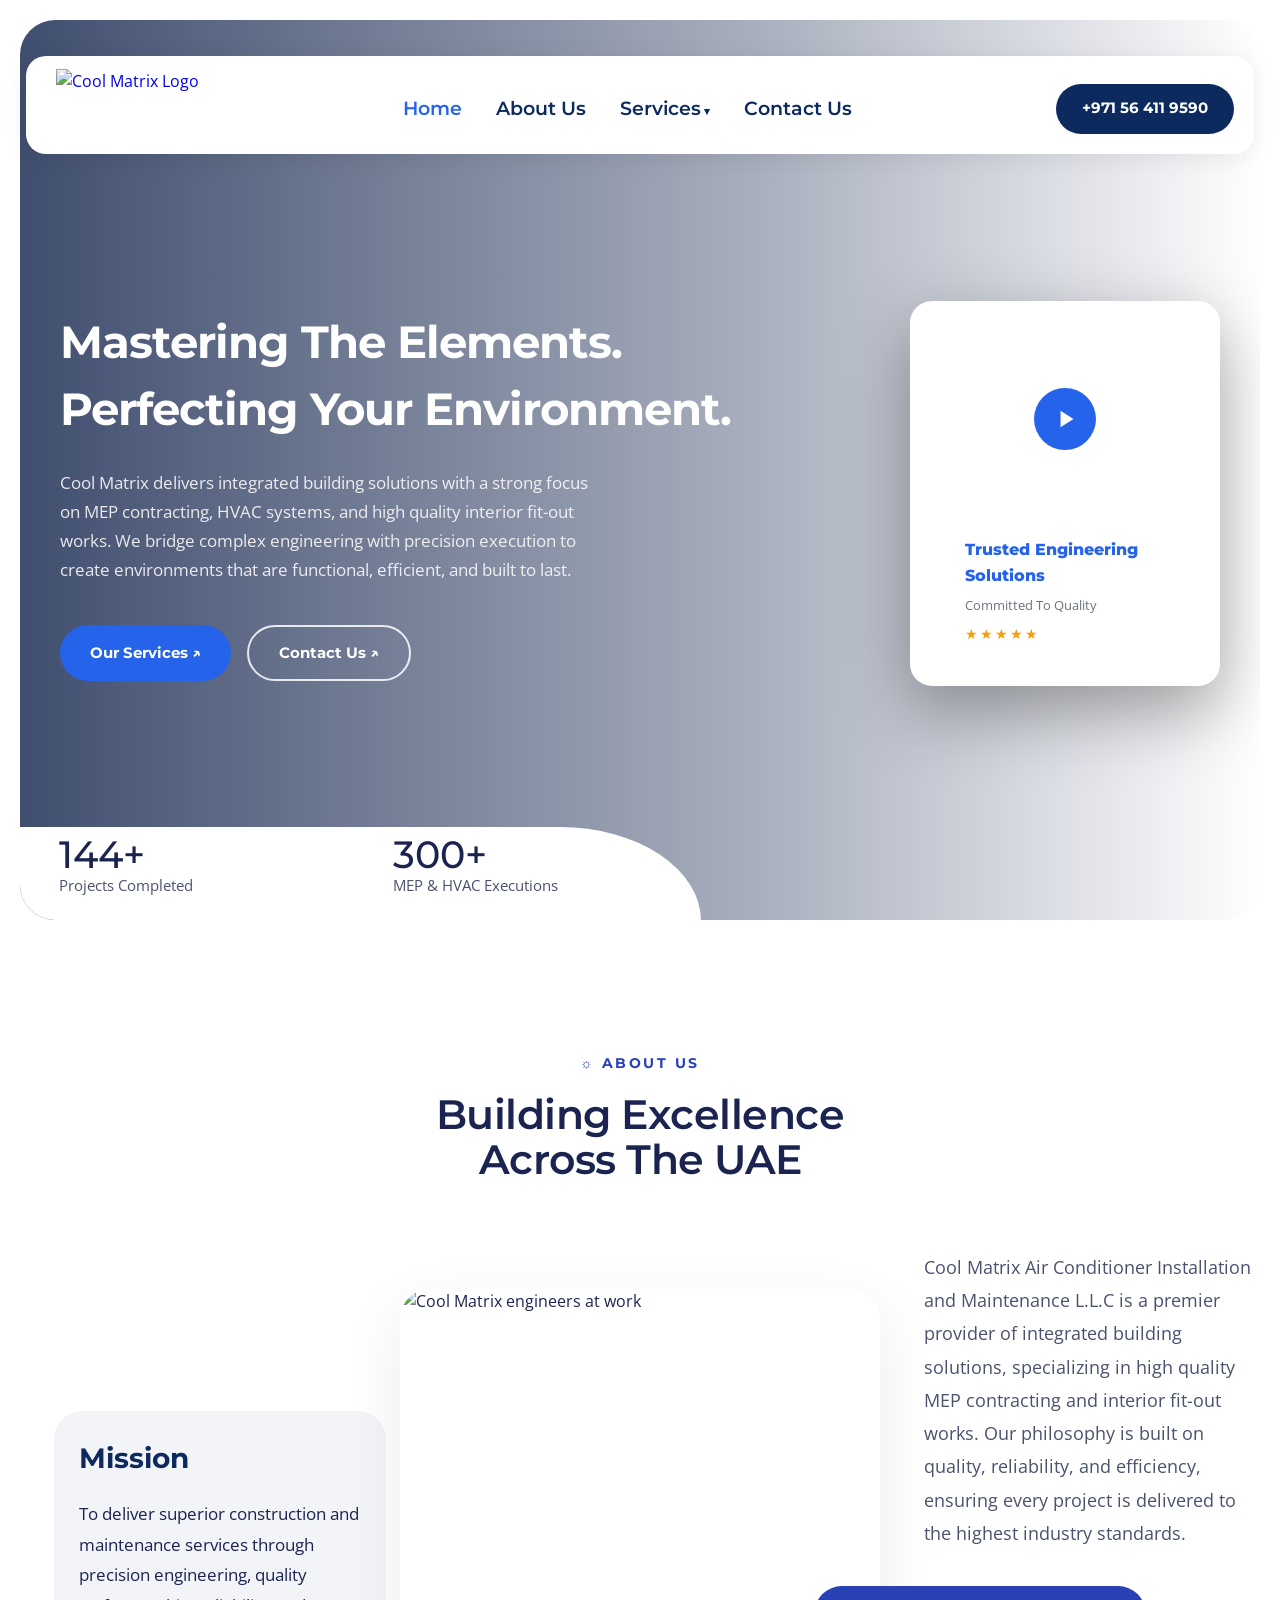
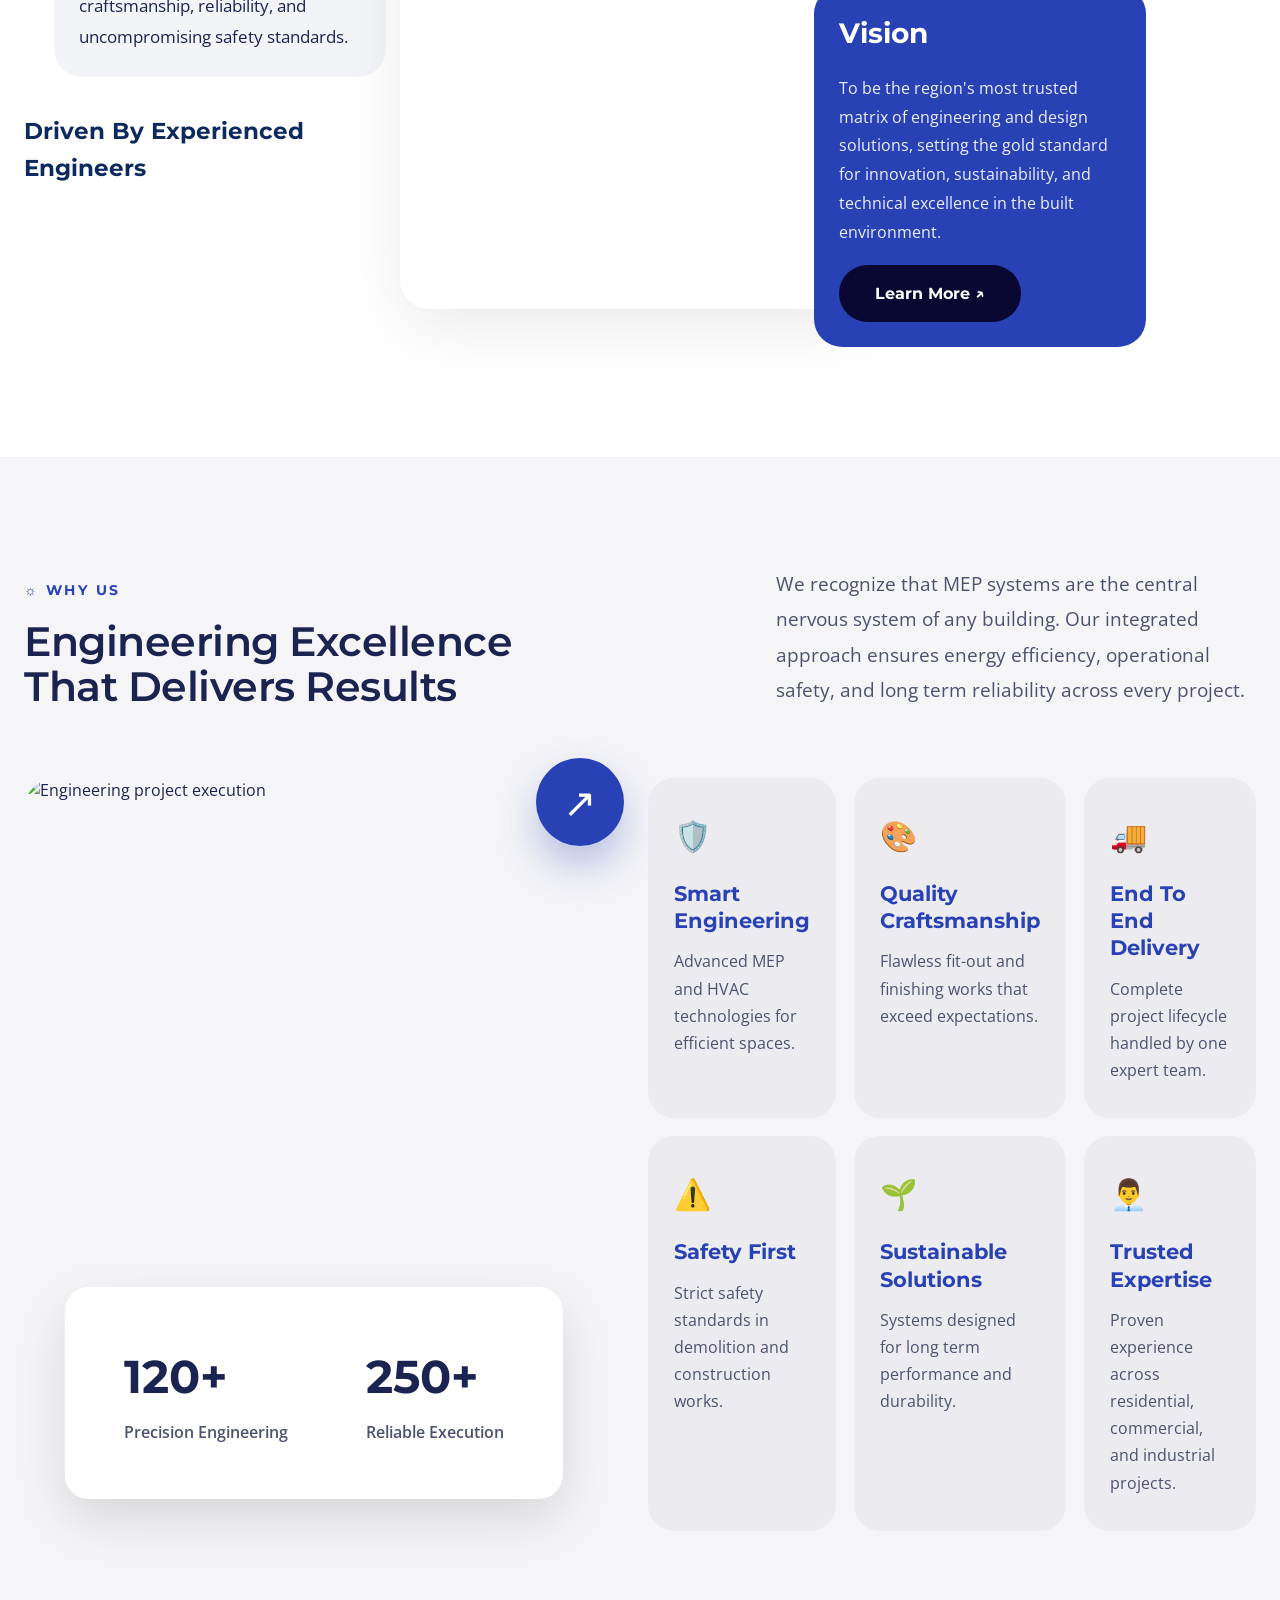
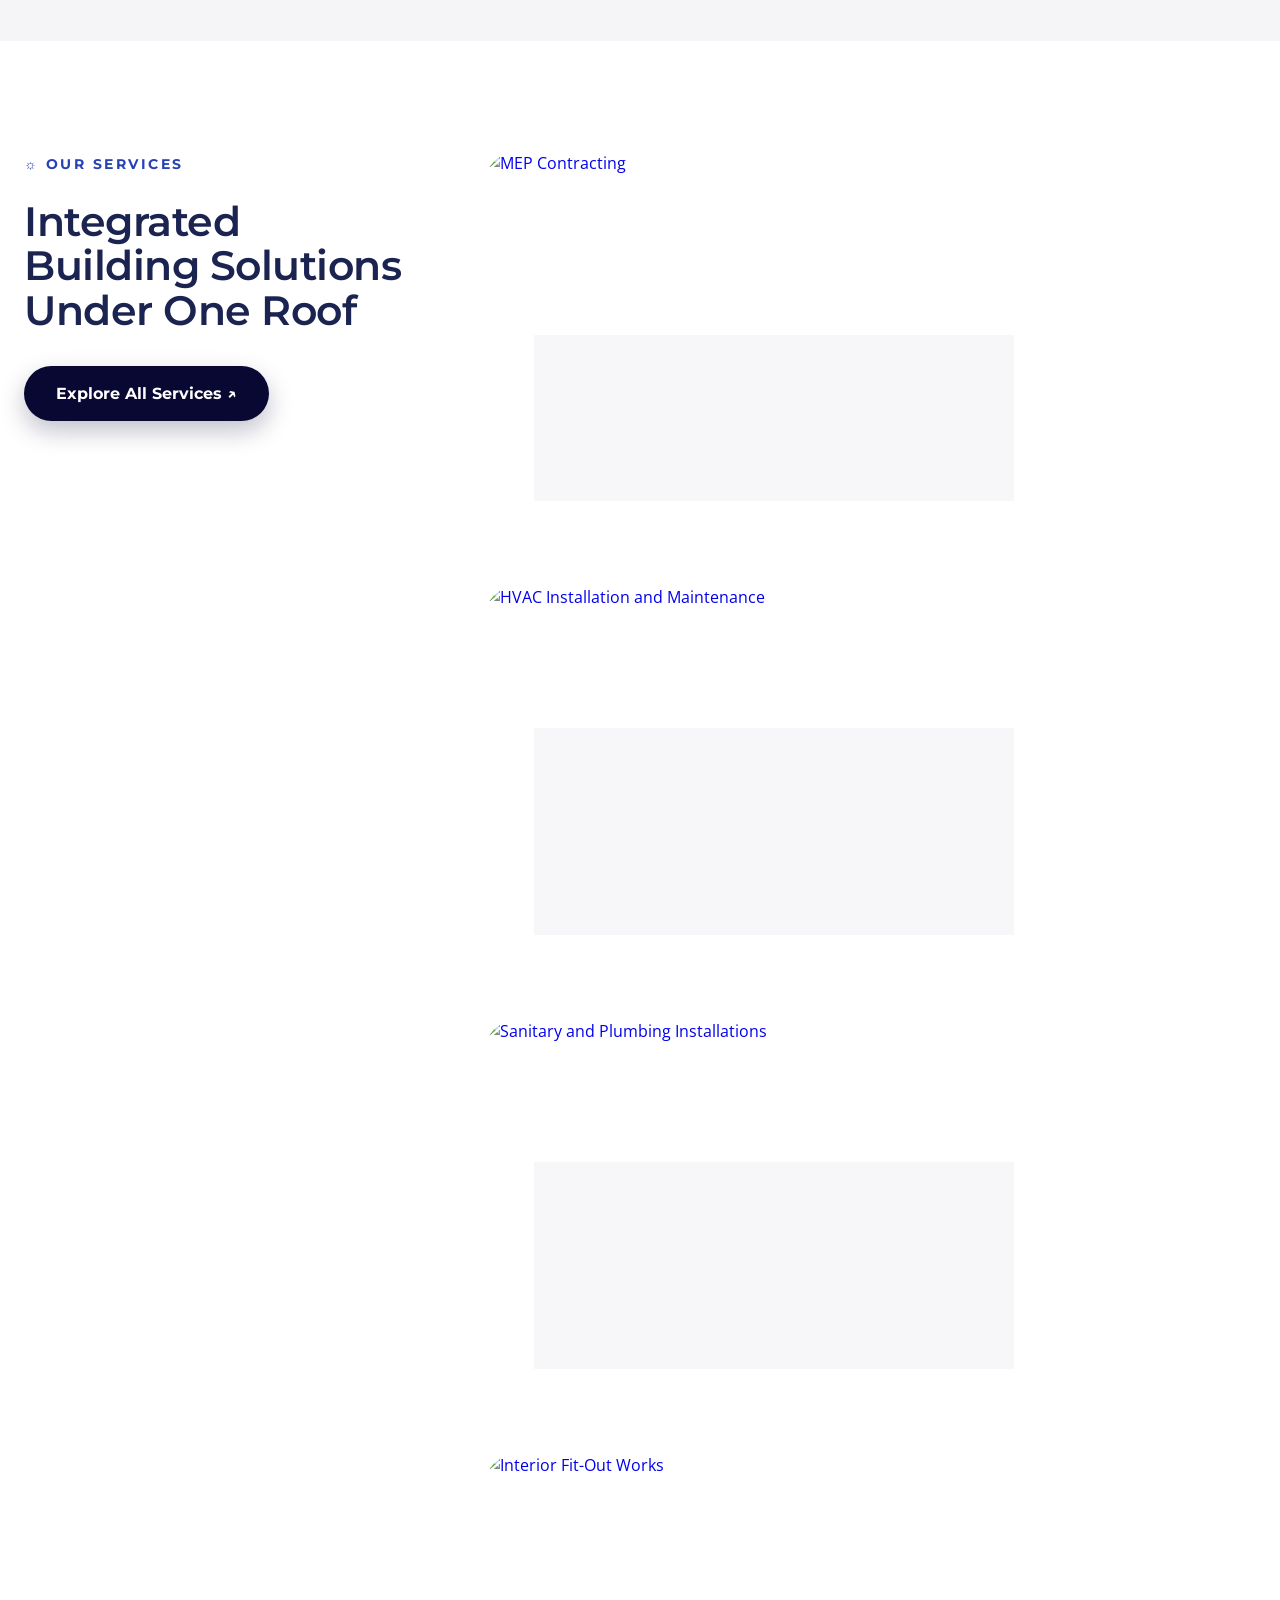
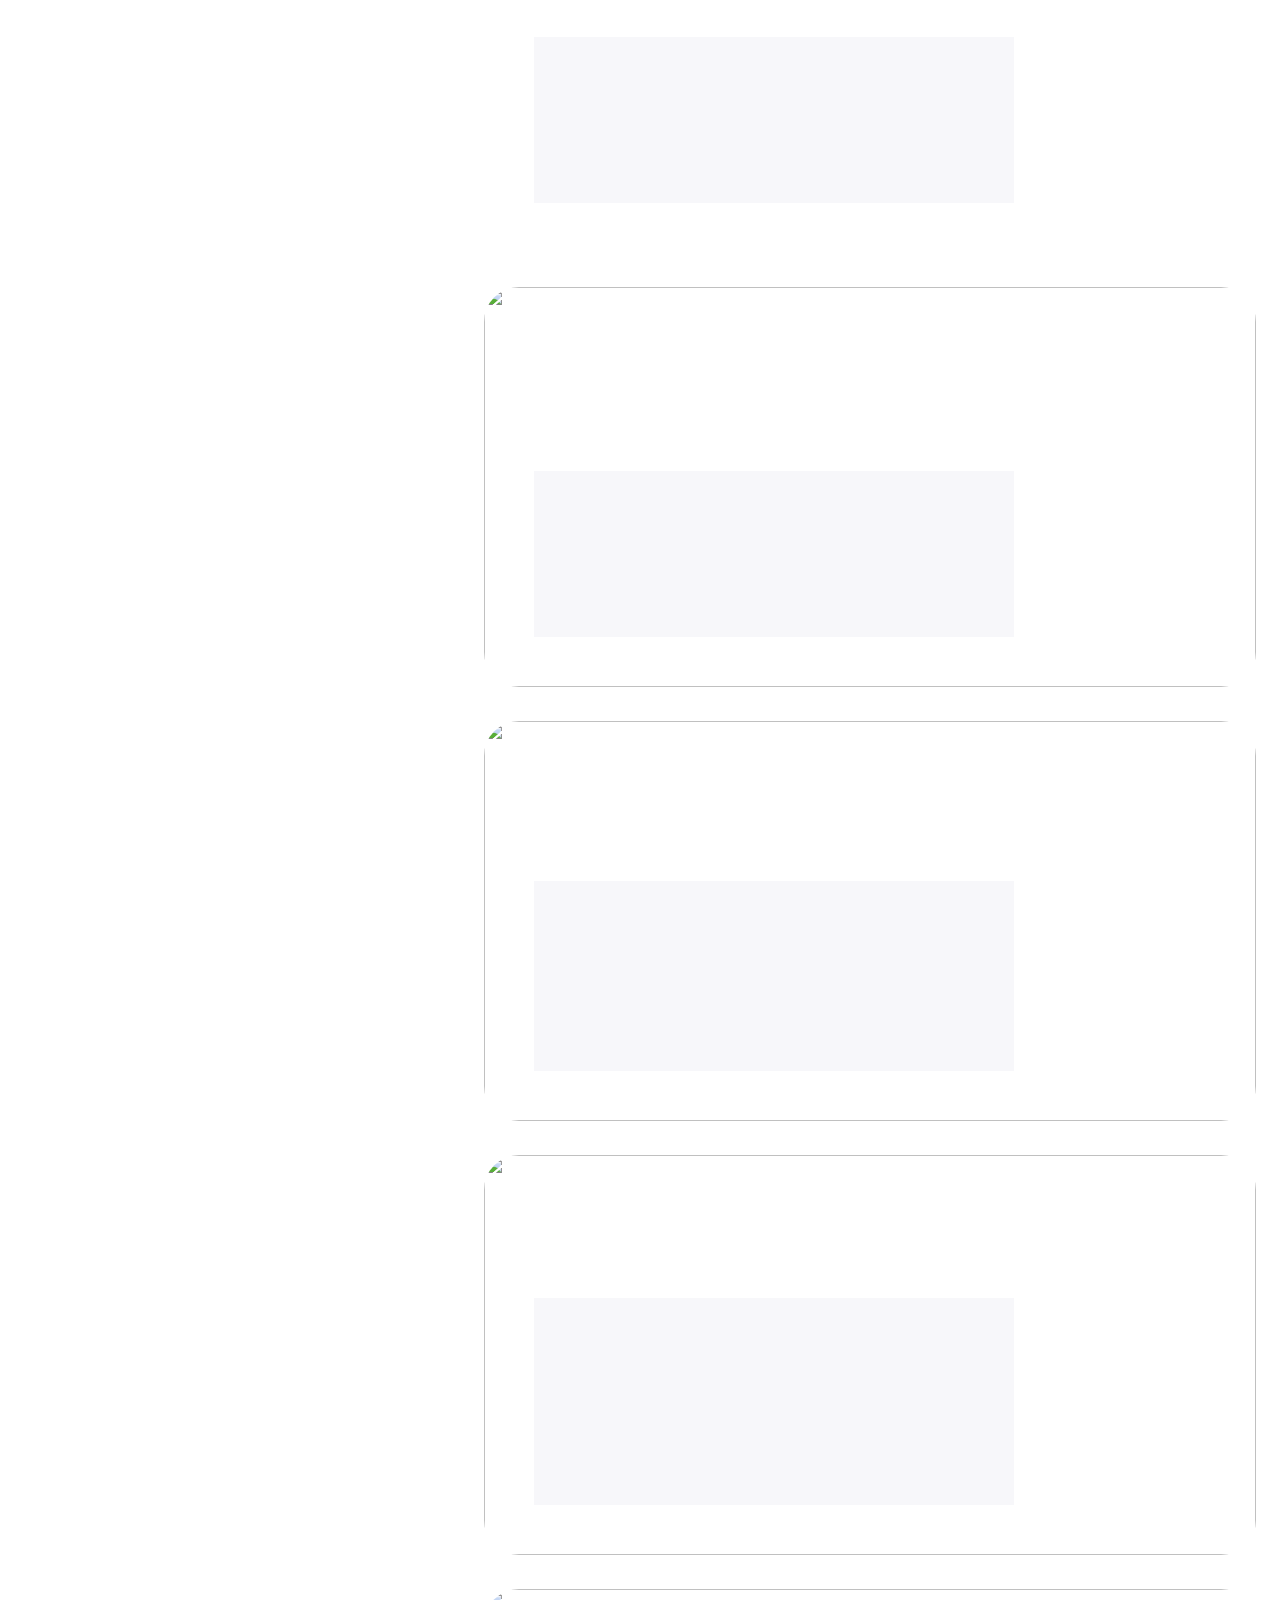
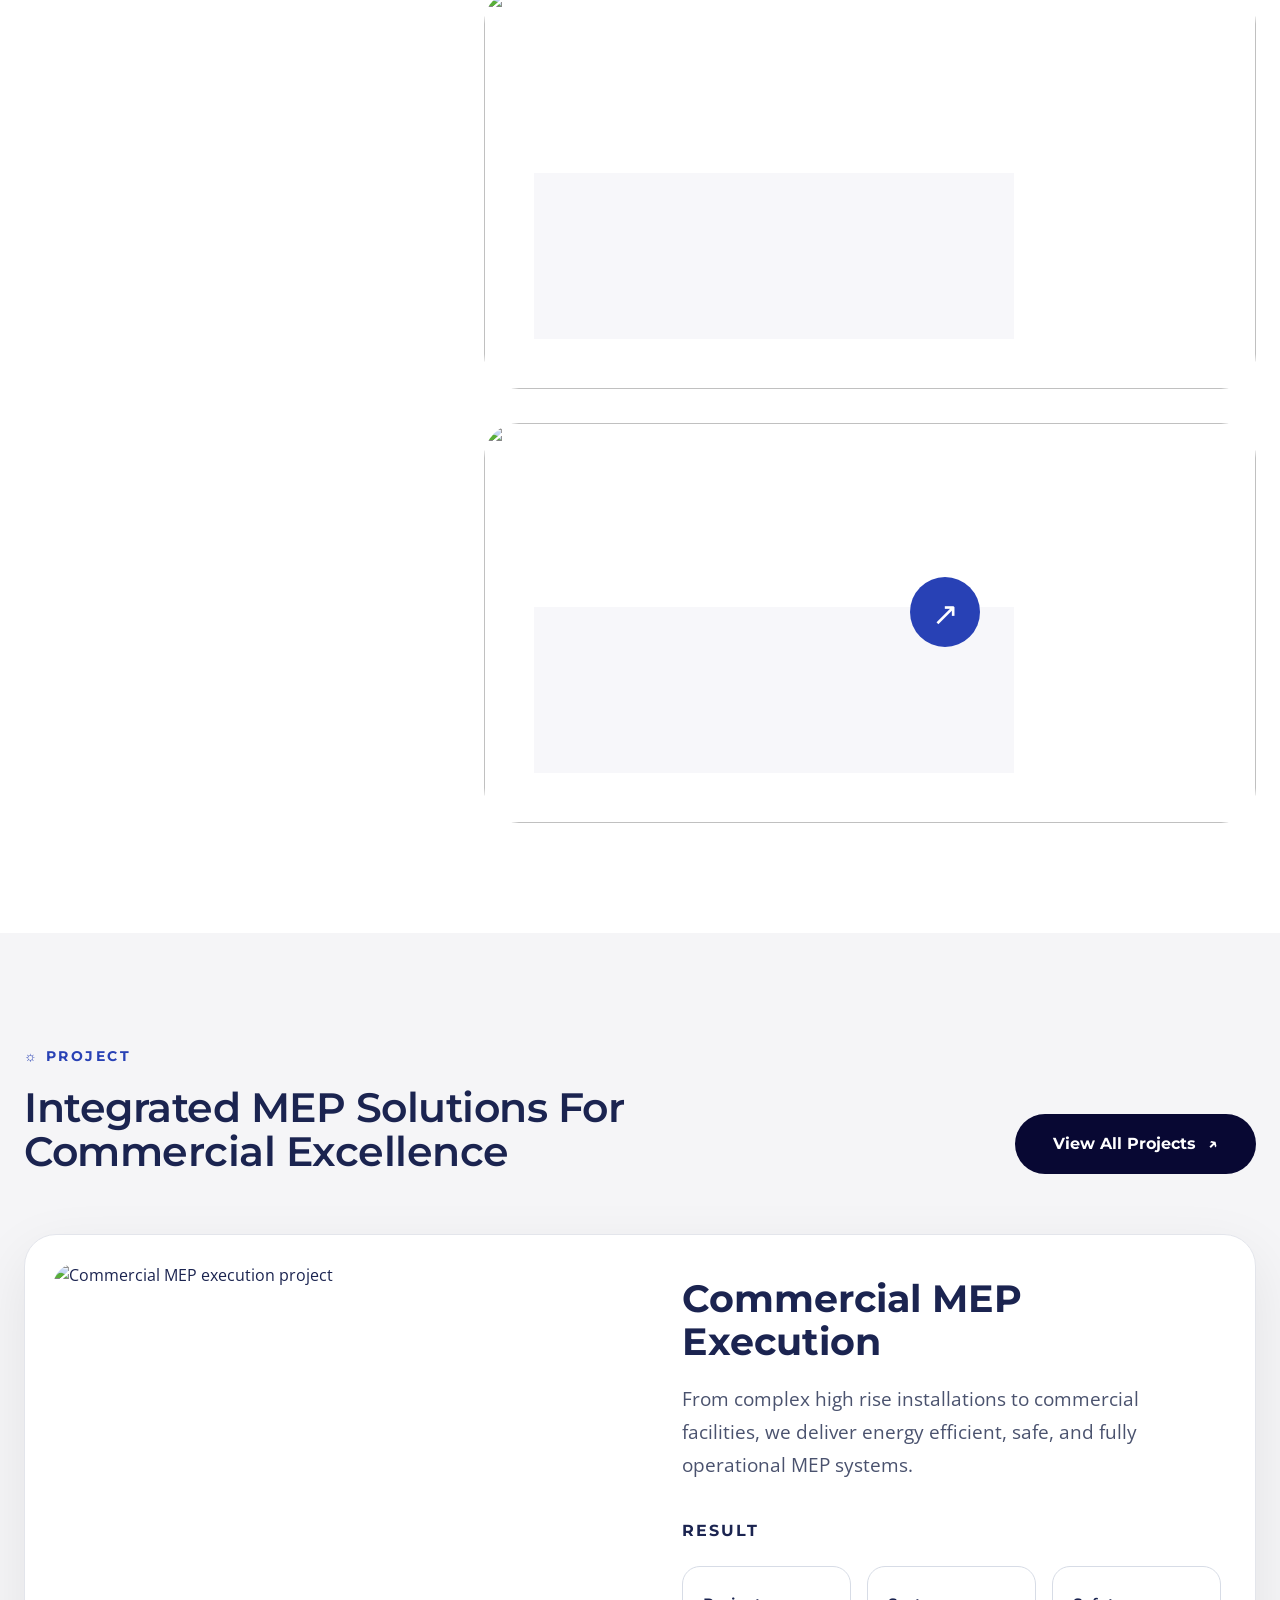
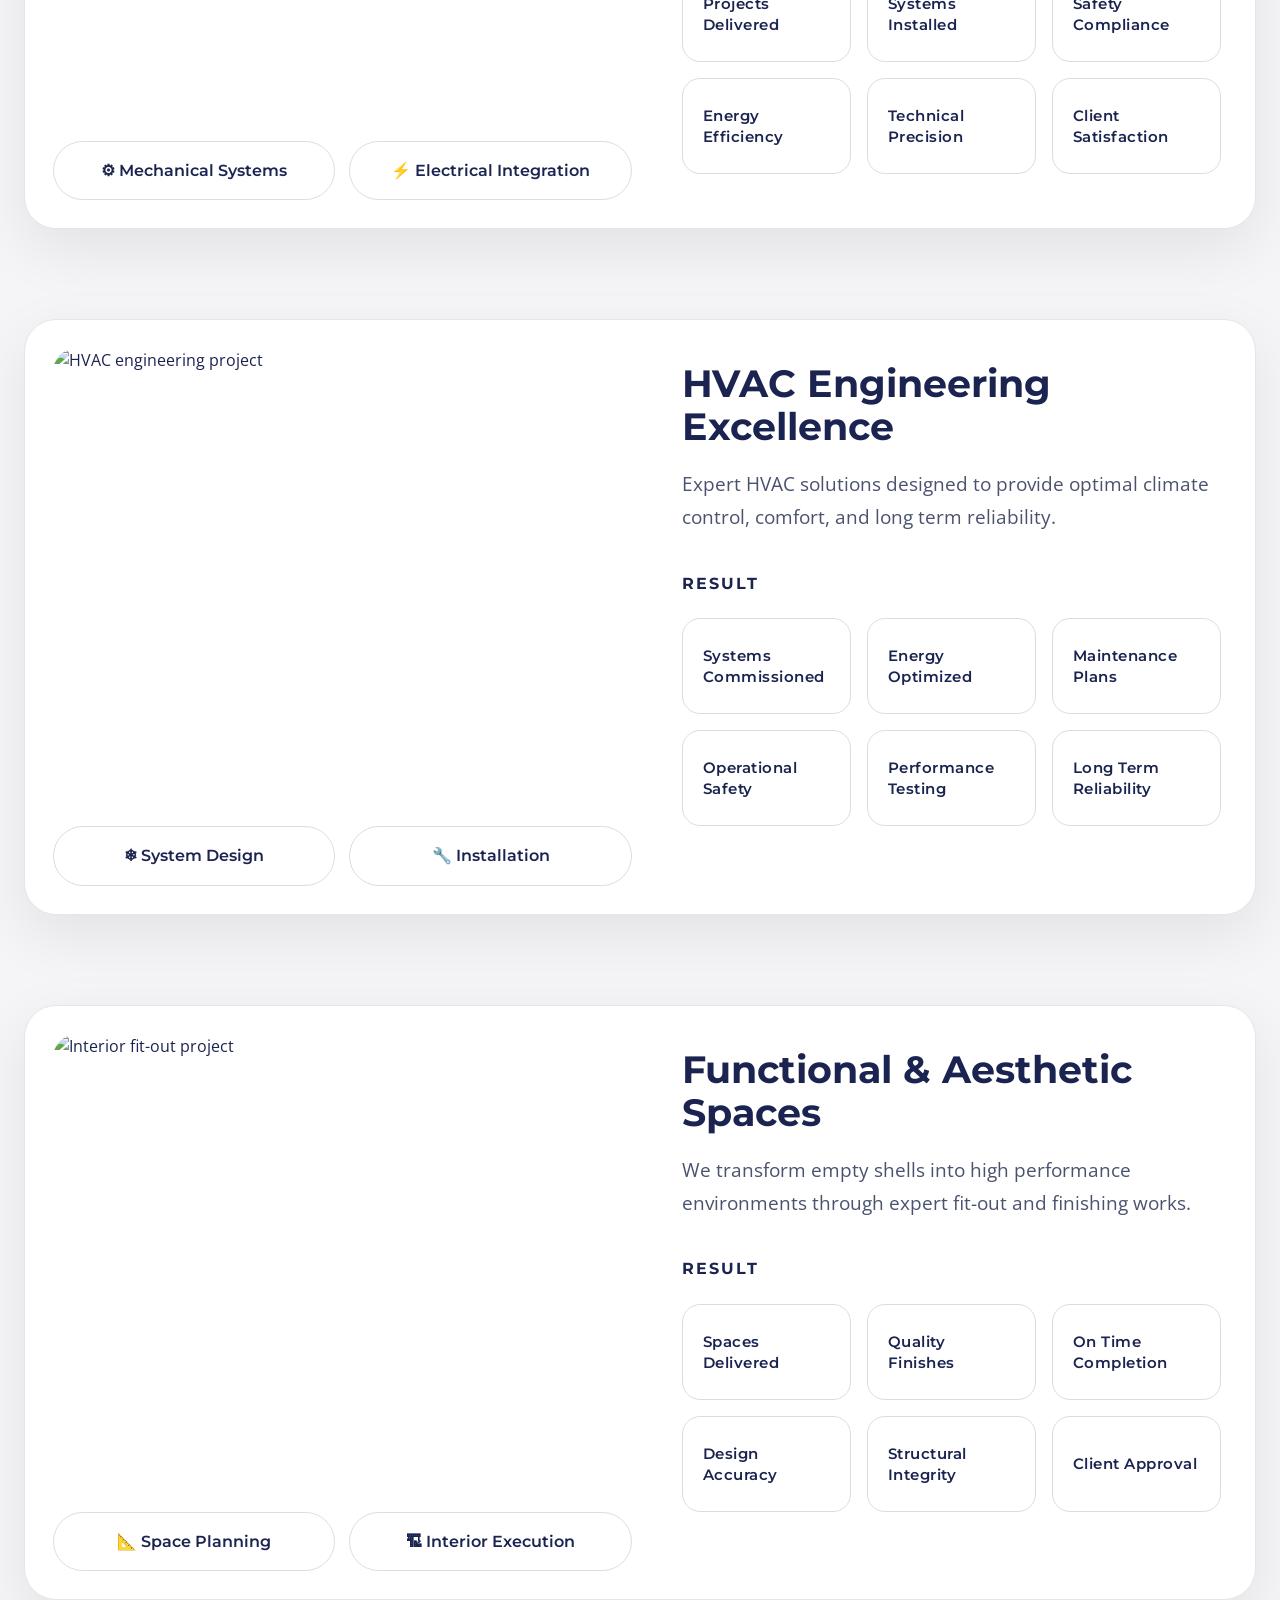
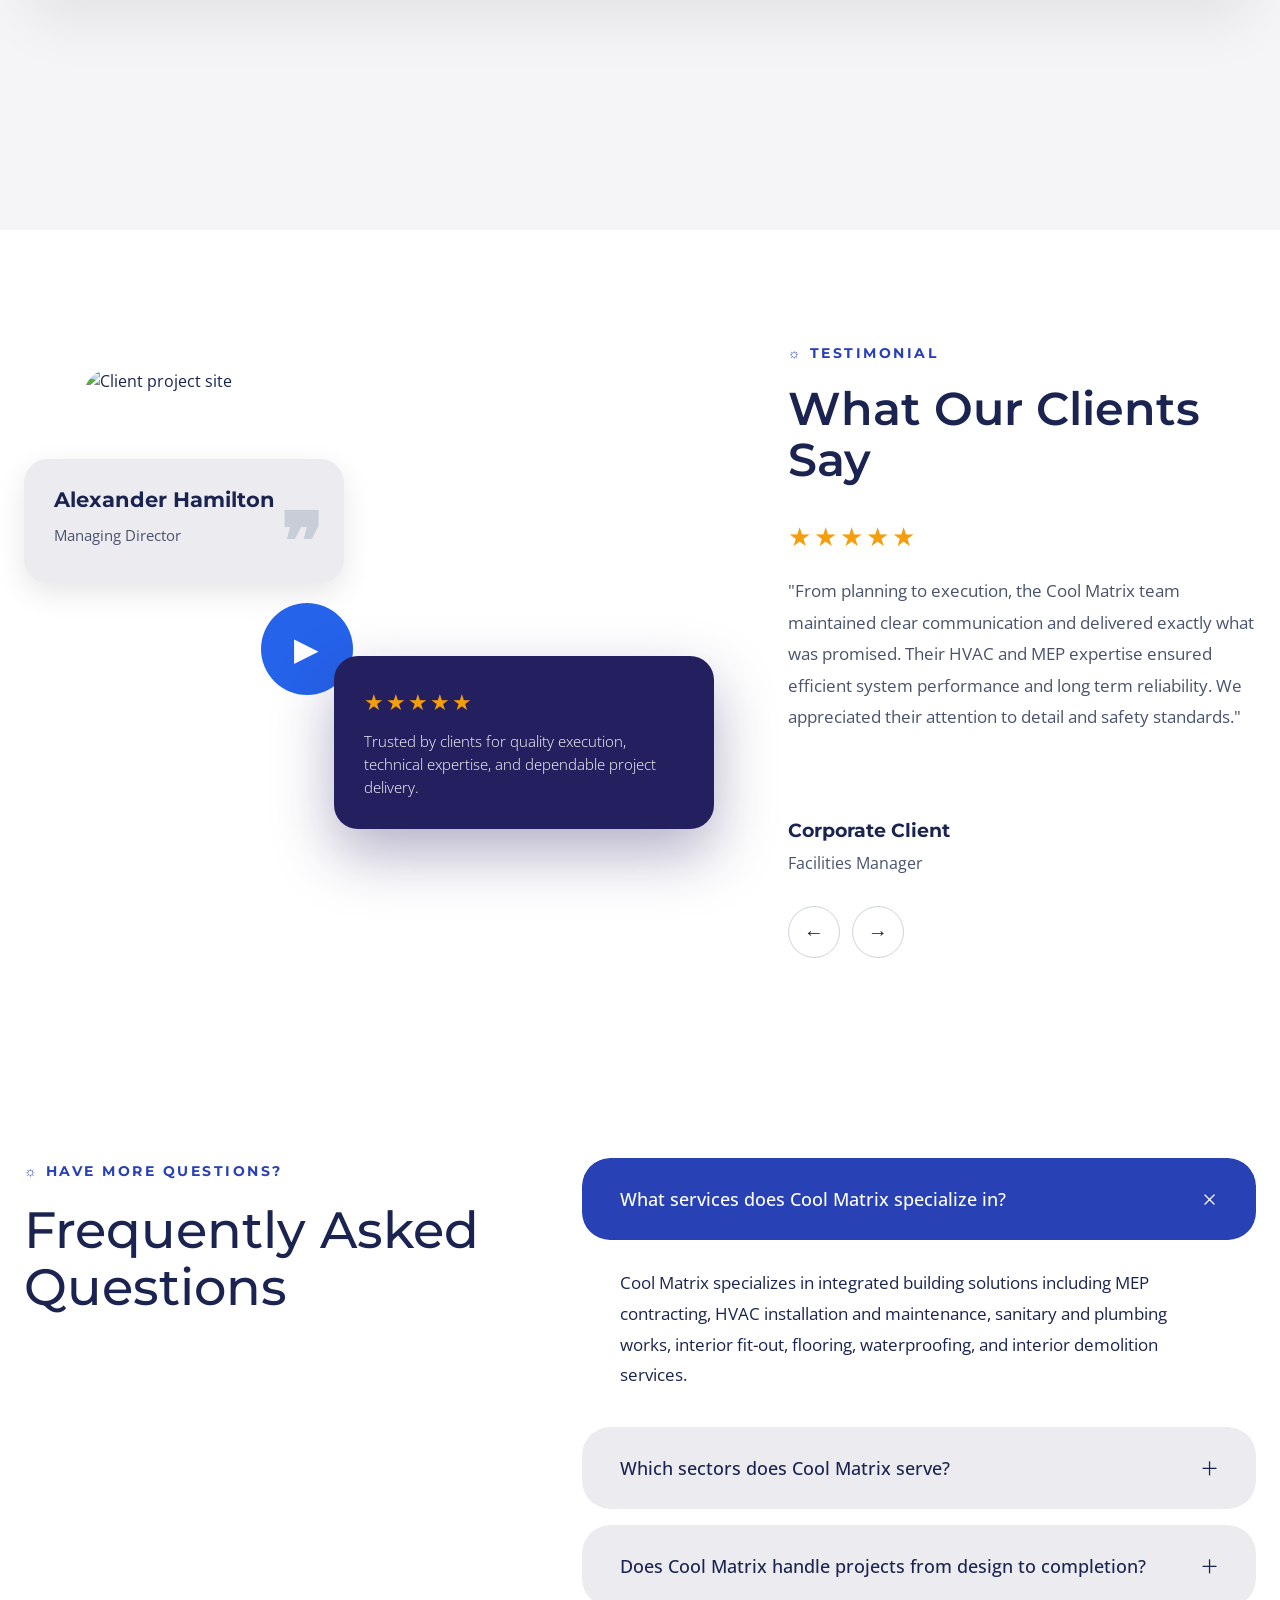
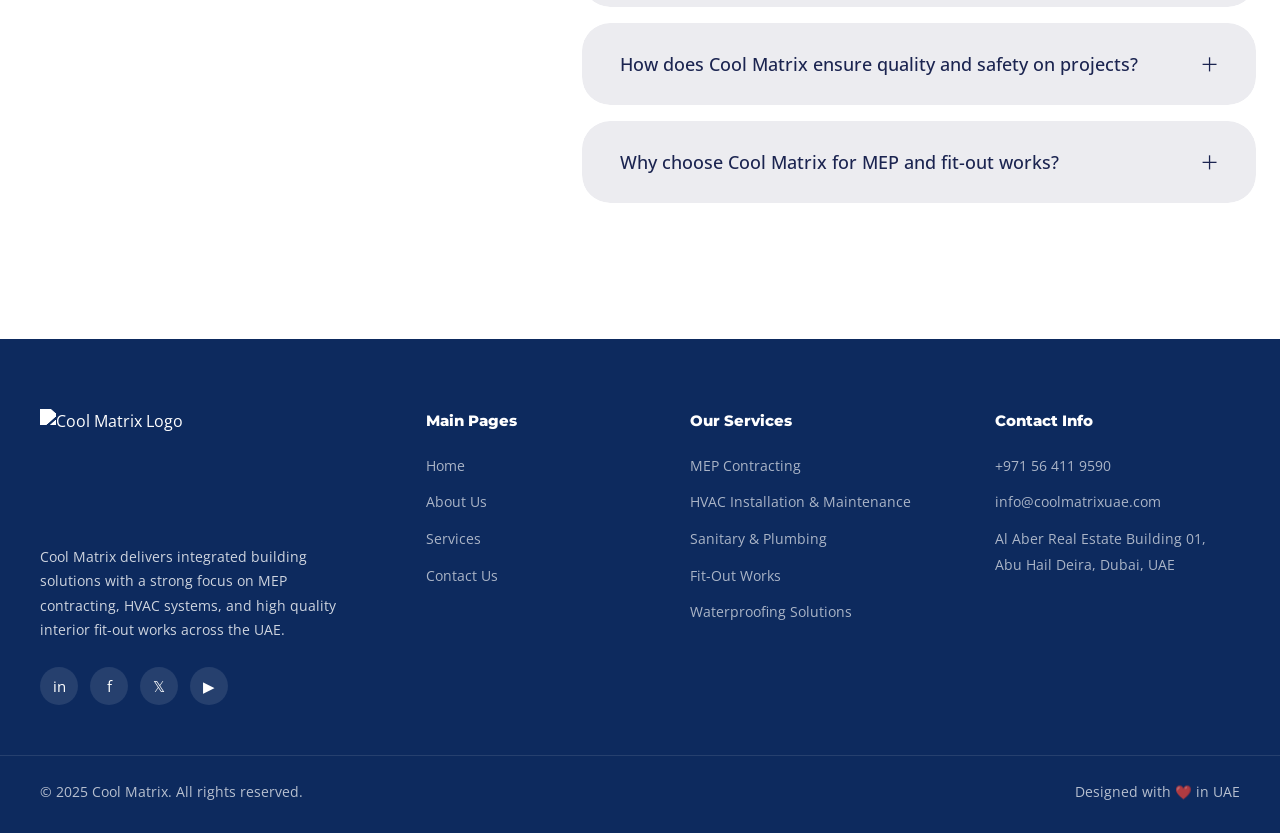
==== index.html @ 256fb8b2 "Initial commit" ====
<!DOCTYPE html>
<html lang="en">
<head>
<meta charset="UTF-8">
<meta name="viewport" content="width=device-width, initial-scale=1.0">
<title>Cool Matrix – Committed To Quality</title>
<meta name="description" content="Cool Matrix delivers integrated building solutions with a strong focus on MEP contracting, HVAC systems, and high quality interior fit-out works across the UAE.">
<link rel="preconnect" href="https://fonts.googleapis.com">
<link rel="preconnect" href="https://fonts.gstatic.com" crossorigin>
<link href="https://fonts.googleapis.com/css2?family=Montserrat:wght@400;500;600;700;800;900&family=Open+Sans:wght@400;500;600&display=swap" rel="stylesheet">
<link rel="stylesheet" href="css/style.css">
</head>
<body>

<!-- ══════════ NAVBAR ══════════ -->
<header class="navbar" id="navbar">
  <div class="nav-inner">
    <a href="index.html" class="logo" aria-label="Cool Matrix home">
      <img src="https://coolmatrixuae.com/wp-content/uploads/2026/01/Untitled-design-2026-01-06T141728.795.png" alt="Cool Matrix Logo" class="logo-icon">
    </a>
    <nav class="nav-links" aria-label="Main navigation">
      <a href="index.html">Home</a>
      <a href="about.html">About Us</a>
      <div class="nav-dropdown">
        <a href="services.html">Services</a>
        <div class="dropdown-menu">
          <a href="mep-contracting.html">MEP Contracting</a>
          <a href="hvac-installation-maintenance.html">HVAC Installation &amp; Maintenance</a>
          <a href="sanitary-plumbing-installations.html">Sanitary &amp; Plumbing Installations</a>
          <a href="interior-fit-out-works.html">Interior Fit-Out Works</a>
          <a href="tile-floor-finishing.html">Tile &amp; Floor Finishing</a>
          <a href="waterproofing-solutions.html">Waterproofing Solutions</a>
          <a href="interior-demolition-site-readiness.html">Interior Demolition &amp; Site Readiness</a>
          <a href="low-current-systems-elv.html">Low Current Systems (ELV)</a>
          <a href="fire-alarm-systems.html">Fire Alarm Systems</a>
        </div>
      </div>
      <a href="contact.html">Contact Us</a>
    </nav>
    <a href="tel:+971564119590" class="phone-btn">+971 56 411 9590</a>
    <button class="hamburger" id="hamburger" aria-label="Open menu" aria-expanded="false">
      <span></span><span></span><span></span>
    </button>
  </div>
</header>

<div class="mobile-menu" id="mobileMenu">
  <a href="index.html">Home</a>
  <a href="about.html">About Us</a>
  <a href="services.html">Services</a>
  <a href="contact.html">Contact Us</a>
  <a href="tel:+971564119590" class="mobile-call">📞 +971 56 411 9590</a>
</div>

<!-- ══════════ HERO ══════════ -->
<section class="hero" id="home">
  <div class="hero-bg" id="heroBg"></div>
  <div class="hero-overlay"></div>
  <div class="hero-content">
    <div class="hero-left">
      <!-- <span class="hero-eyebrow">Trusted Engineering Solutions · Committed to Quality</span> -->
      <h1>Mastering The Elements. Perfecting Your Environment.</h1>
      <p>Cool Matrix delivers integrated building solutions with a strong focus on MEP contracting, HVAC systems, and high quality interior fit-out works. We bridge complex engineering with precision execution to create environments that are functional, efficient, and built to last.</p>
      <div class="hero-btns">
        <a href="services.html" class="btn-primary">Our Services ↗</a>
        <a href="contact.html" class="btn-outline">Contact Us ↗</a>
      </div>
    </div>
    <div class="video-card">
      <div class="video-thumb" data-video-trigger>
        <div class="play-circle" role="button" aria-label="Play video">
          <svg width="22" height="22" viewBox="0 0 24 24" fill="white"><polygon points="5,3 19,12 5,21"/></svg>
        </div>
      </div>
      <div class="video-info">
        <h3>Trusted Engineering Solutions</h3>
        <p>Committed To Quality <span class="stars">★★★★★</span></p>
      </div>
    </div>
  </div>
  <div class="hero-stats">
    <div class="stat-item">
      <span class="stat-num" data-target="144">0+</span>
      <p class="stat-label">Projects Completed</p>
    </div>
    <div class="stat-item">
      <span class="stat-num" data-target="300">0+</span>
      <p class="stat-label">MEP &amp; HVAC Executions</p>
    </div>
  </div>
</section>

<!-- ══════════ ABOUT ══════════ -->
<section class="about" id="about">
  <div class="about-header reveal">
    <span class="section-tag">☼ About Us</span>
    <h2 class="section-title">Building Excellence<br>Across The UAE</h2>
  </div>
  <div class="about-layout">
    <div class="about-col-left reveal">
      <div class="mission-card">
        <h3>Mission</h3>
        <p>To deliver superior construction and maintenance services through precision engineering, quality craftsmanship, reliability, and uncompromising safety standards.</p>
      </div>
      <div class="about-footer-left">
        <h4>Driven By Experienced Engineers</h4>
      </div>
    </div>
    <div class="about-image reveal">
      <img src="https://eltra-trade.com/files/uploads/Electrical_Safety_Work_Process/Electrical-Safety-Work-Process.jpeg" alt="Cool Matrix engineers at work" loading="lazy">
    </div>
    <div class="about-col-right reveal">
      <div class="about-content">
        <p>Cool Matrix Air Conditioner Installation and Maintenance L.L.C is a premier provider of integrated building solutions, specializing in high quality MEP contracting and interior fit-out works. Our philosophy is built on quality, reliability, and efficiency, ensuring every project is delivered to the highest industry standards.</p>
      </div>
      <div class="vision-card">
        <h3>Vision</h3>
        <p>To be the region's most trusted matrix of engineering and design solutions, setting the gold standard for innovation, sustainability, and technical excellence in the built environment.</p>
        <a href="about.html" class="vision-btn">Learn More ↗</a>
      </div>
    </div>
  </div>
</section>

<!-- ══════════ WHY US ══════════ -->
<section class="why-us-section">
  <div class="why-inner">
    <div class="why-header">
      <div class="why-left reveal">
        <span class="section-tag">☼ Why Us</span>
        <h2 class="section-title">Engineering Excellence That Delivers Results</h2>
      </div>
      <div class="why-right reveal">
        <p>We recognize that MEP systems are the central nervous system of any building. Our integrated approach ensures energy efficiency, operational safety, and long term reliability across every project.</p>
      </div>
    </div>
    <div class="why-content">
      <div class="why-image reveal">
        <img src="https://images.unsplash.com/photo-1581092918056-0c4c3acd3789?q=80&w=1200" alt="Engineering project execution" loading="lazy">
        <a href="about.html" class="image-arrow" aria-label="Learn more about us">↗</a>
        <div class="stats-box">
          <div>
            <h3 class="stat-new" data-target="120">0+</h3>
            <span>Precision Engineering</span>
          </div>
          <div>
            <h3 class="stat-new" data-target="250">0+</h3>
            <span>Reliable Execution</span>
          </div>
        </div>
      </div>
      <div class="why-cards">
        <div class="why-card reveal"><div class="card-icon">🛡️</div><h3>Smart Engineering</h3><p>Advanced MEP and HVAC technologies for efficient spaces.</p></div>
        <div class="why-card reveal"><div class="card-icon">🎨</div><h3>Quality Craftsmanship</h3><p>Flawless fit-out and finishing works that exceed expectations.</p></div>
        <div class="why-card reveal"><div class="card-icon">🚚</div><h3>End To End Delivery</h3><p>Complete project lifecycle handled by one expert team.</p></div>
        <div class="why-card reveal"><div class="card-icon">⚠️</div><h3>Safety First</h3><p>Strict safety standards in demolition and construction works.</p></div>
        <div class="why-card reveal"><div class="card-icon">🌱</div><h3>Sustainable Solutions</h3><p>Systems designed for long term performance and durability.</p></div>
        <div class="why-card reveal"><div class="card-icon">👨‍💼</div><h3>Trusted Expertise</h3><p>Proven experience across residential, commercial, and industrial projects.</p></div>
      </div>
    </div>
  </div>
</section>

<!-- ══════════ SERVICES PREVIEW ══════════ -->
<section id="services" class="services-showcase">
  <div class="services-left">
    <span class="section-tag">☼ Our Services</span>
    <h2 class="section-title">Integrated Building Solutions Under One Roof</h2>
    <a href="services.html" class="service-btn">Explore All Services ↗</a>
  </div>
  <div class="services-right">
    <a class="service-banner" href="mep-contracting.html">
      <img src="https://media.istockphoto.com/id/1370901245/photo/shot-of-an-unrecognizable-architect-holding-a-helmet-at-a-building-site.jpg?s=612x612&w=0&k=20&c=FXW9-mX1d3N4IB4_c-TtbzMqsjkLUNzEaF5xXHscrg4=" alt="MEP Contracting" loading="lazy">
      <div class="service-overlay"><h3>MEP Contracting</h3><p>Full service mechanical, electrical, and plumbing solutions for residential and commercial projects.</p><div class="arrow-btn">↗</div></div>
    </a>
    <a class="service-banner" href="hvac-installation-maintenance.html">
      <img src="https://www.iomosaic.com/images/default-source/events/istock-1022878144-when-it-comes-to-process-safety-competence_800x400px.png?sfvrsn=8b79add4_0" alt="HVAC Installation and Maintenance" loading="lazy">
      <div class="service-overlay"><h3>HVAC Installation &amp; Maintenance</h3><p>Complete HVAC system design, installation, testing, and regular maintenance for optimal performance.</p><div class="arrow-btn">↗</div></div>
    </a>
    <a class="service-banner" href="sanitary-plumbing-installations.html">
      <img src="https://www.naspweb.com/wp-content/uploads/2024/09/1-doing-safety-right-2048x1341.jpg" alt="Sanitary and Plumbing Installations" loading="lazy">
      <div class="service-overlay"><h3>Sanitary &amp; Plumbing Installations</h3><p>End to end sanitary and plumbing systems ensuring hygiene, drainage, and long term reliability.</p><div class="arrow-btn">↗</div></div>
    </a>
    <a class="service-banner" href="interior-fit-out-works.html">
      <img src="https://www.kmu.admin.ch/kmu/en/home/concrete-know-how/personnel/health-safety/_jcr_content/par/image/image.imagespooler.jpg/1589553919563/health-safety-work-banner.jpg" alt="Interior Fit-Out Works" loading="lazy">
      <div class="service-overlay"><h3>Interior Fit-Out Works</h3><p>Interior transformations that reflect brand identity and support operational goals.</p><div class="arrow-btn">↗</div></div>
    </a>
    <a class="service-banner" href="tile-floor-finishing.html">
      <img src="https://www.cpduk.co.uk/sites/default/files/styles/news_teaser/public/news-imported/cpd-process-occupational-safety-synergenog.jpg.webp?itok=dv9OwGAc">
      <div class="service-overlay"><h3>Tile & Floor Finishing</h3><p>High-quality tile and floor installation services for residential and commercial spaces.</p><div class="arrow-btn">↗</div></div>
    </a>
    <a class="service-banner" href="waterproofing-solutions.html">
      <img src="https://thumbs.dreamstime.com/b/engineer-architect-holding-safety-helmet-drawing-personal-protective-equipment-architectural-red-background-engineering-97263119.jpg?w=768.webp?itok=dv9OwGAc">
      <div class="service-overlay"><h3>Waterproofing Solutions</h3><p>Comprehensive waterproofing services to protect buildings from water damage and ensure long-term durability.</p><div class="arrow-btn">↗</div></div>
    </a>
    <a class="service-banner" href="interior-demolition-site-readiness.html">
      <img src="https://thumbs.dreamstime.com/b/food-factory-quality-control-inspectors-checking-production-line-technicians-team-inspecting-food-manufacturing-process-food-food-457917707.jpg?w=768">
      <div class="service-overlay"><h3>Interior Demolition & Site Readiness</h3><p>Safe and precise demolition services preparing spaces for new construction.</p><div class="arrow-btn">↗</div></div>
    </a>
    <a class="service-banner" href="fire-alarm-systems.html">
      <img src="https://thumbs.dreamstime.com/b/young-worker-factory-safety-hat-headphones-working-behind-machine-39967449.jpg?w=768">
      <div class="service-overlay"><h3>Fire Alarm Systems</h3><p>Advanced fire detection and alarm systems ensuring the safety of occupants.</p><div class="arrow-btn">↗</div></div>
    </a>
    <a class="service-banner" href="low-current-systems-elv.html">
      <img src="https://thumbs.dreamstime.com/b/electrical-instrument-site-service-temperature-transmitter-offshore-oil-gas-wellhead-platform-technician-measuring-voltage-127811131.jpg?w=768">
      <div class="service-overlay"><h3>Low Current Systems (ELV)</h3><p>Design and installation of low voltage systems for communication, security, and automation.</p><div class="arrow-btn">↗</div></div>
    </a>
  </div>
</section>

<!-- ══════════ PROJECTS ══════════ -->
<section class="projects-section" id="projects">
  <div class="projects-container">
    <div class="projects-header reveal">
      <div>
        <span class="section-tag">☼ Project</span>
        <h2 class="section-title">Integrated MEP Solutions For<br>Commercial Excellence</h2>
      </div>
      <a href="contact.html" class="view-projects-btn">View All Projects <span>↗</span></a>
    </div>
    <div class="stack-projects">
      <div class="project-card-stack">
        <div class="project-image-side">
          <img src="https://coolmatrixuae.com/wp-content/uploads/2026/01/Untitled-design-2026-01-08T162545.749-1536x1024.jpg" alt="Commercial MEP execution project" loading="lazy">
          <div class="project-tags"><span class="tag">⚙ Mechanical Systems</span><span class="tag">⚡ Electrical Integration</span></div>
        </div>
        <div class="project-content-side">
          <h3>Commercial MEP Execution</h3>
          <p>From complex high rise installations to commercial facilities, we deliver energy efficient, safe, and fully operational MEP systems.</p>
          <h4>Result</h4>
          <div class="result-grid">
            <div class="result-box">Projects Delivered</div><div class="result-box">Systems Installed</div><div class="result-box">Safety Compliance</div>
            <div class="result-box">Energy Efficiency</div><div class="result-box">Technical Precision</div><div class="result-box">Client Satisfaction</div>
          </div>
        </div>
      </div>
      <div class="project-card-stack">
        <div class="project-image-side">
          <img src="https://coolmatrixuae.com/wp-content/uploads/2026/01/Untitled-design-2026-01-08T162845.395-1536x1024.jpg" alt="HVAC engineering project" loading="lazy">
          <div class="project-tags"><span class="tag">❄ System Design</span><span class="tag">🔧 Installation</span></div>
        </div>
        <div class="project-content-side">
          <h3>HVAC Engineering Excellence</h3>
          <p>Expert HVAC solutions designed to provide optimal climate control, comfort, and long term reliability.</p>
          <h4>Result</h4>
          <div class="result-grid">
            <div class="result-box">Systems Commissioned</div><div class="result-box">Energy Optimized</div><div class="result-box">Maintenance Plans</div>
            <div class="result-box">Operational Safety</div><div class="result-box">Performance Testing</div><div class="result-box">Long Term Reliability</div>
          </div>
        </div>
      </div>
      <div class="project-card-stack">
        <div class="project-image-side">
          <img src="https://coolmatrixuae.com/wp-content/uploads/2026/01/Untitled-design-2026-01-08T163115.176-2048x1365.jpg" alt="Interior fit-out project" loading="lazy">
          <div class="project-tags"><span class="tag">📐 Space Planning</span><span class="tag">🏗 Interior Execution</span></div>
        </div>
        <div class="project-content-side">
          <h3>Functional &amp; Aesthetic Spaces</h3>
          <p>We transform empty shells into high performance environments through expert fit-out and finishing works.</p>
          <h4>Result</h4>
          <div class="result-grid">
            <div class="result-box">Spaces Delivered</div><div class="result-box">Quality Finishes</div><div class="result-box">On Time Completion</div>
            <div class="result-box">Design Accuracy</div><div class="result-box">Structural Integrity</div><div class="result-box">Client Approval</div>
          </div>
        </div>
      </div>
    </div>
  </div>
</section>

<!-- ══════════ TESTIMONIAL ══════════ -->
<section class="testimonial-section">
  <div class="testi-left reveal">
    <img src="https://techehs.com/wp-content/uploads/2024/01/S1-2.webp" alt="Client project site" class="main-image" loading="lazy">
    <div class="client-card">
      <h3>Alexander Hamilton</h3><p>Managing Director</p><div class="quote-icon">❞</div>
    </div>
    <button class="testi-play" data-video-trigger aria-label="Play testimonial video">▶</button>
    <div class="review-card">
      <span class="stars">★★★★★</span>
      <p>Trusted by clients for quality execution, technical expertise, and dependable project delivery.</p>
    </div>
  </div>
  <div class="testi-right reveal">
    <span class="section-tag">☼ Testimonial</span>
    <h2 class="heading">What Our Clients Say</h2>
    <div class="rating">★★★★★</div>
    <p class="testimonial-text" id="testiText">"From planning to execution, the Cool Matrix team maintained clear communication and delivered exactly what was promised. Their HVAC and MEP expertise ensured efficient system performance and long term reliability. We appreciated their attention to detail and safety standards."</p>
    <div class="client-name" id="testiName">Corporate Client</div>
    <div class="client-role" id="testiRole">Facilities Manager</div>
    <div class="testi-nav">
      <button id="testiPrev" aria-label="Previous testimonial">←</button>
      <button id="testiNext" aria-label="Next testimonial">→</button>
    </div>
  </div>
</section>

<!-- ══════════ FAQ ══════════ -->
<section class="faq-section">
  <div class="faq-left reveal">
    <span class="section-tag">☼ Have More Questions?</span>
    <h1>Frequently Asked Questions</h1>
  </div>
  <div class="faq-right reveal">
    <div class="faq-item active">
      <button class="faq-question" aria-expanded="true"><h3>What services does Cool Matrix specialize in?</h3><span class="symbol">+</span></button>
      <div class="faq-answer"><p>Cool Matrix specializes in integrated building solutions including MEP contracting, HVAC installation and maintenance, sanitary and plumbing works, interior fit-out, flooring, waterproofing, and interior demolition services.</p></div>
    </div>
    <div class="faq-item">
      <button class="faq-question" aria-expanded="false"><h3>Which sectors does Cool Matrix serve?</h3><span class="symbol">+</span></button>
      <div class="faq-answer"><p>We work across residential, commercial, industrial, retail, and hospitality sectors, delivering tailored engineering and construction solutions for each project type.</p></div>
    </div>
    <div class="faq-item">
      <button class="faq-question" aria-expanded="false"><h3>Does Cool Matrix handle projects from design to completion?</h3><span class="symbol">+</span></button>
      <div class="faq-answer"><p>Yes. Our approach covers the full technical lifecycle of a project, from system design and planning to installation, testing, commissioning, and maintenance.</p></div>
    </div>
    <div class="faq-item">
      <button class="faq-question" aria-expanded="false"><h3>How does Cool Matrix ensure quality and safety on projects?</h3><span class="symbol">+</span></button>
      <div class="faq-answer"><p>We follow strict industry standards, apply precision engineering practices, and maintain high safety and integrity levels across demolition, installation, and finishing works.</p></div>
    </div>
    <div class="faq-item">
      <button class="faq-question" aria-expanded="false"><h3>Why choose Cool Matrix for MEP and fit-out works?</h3><span class="symbol">+</span></button>
      <div class="faq-answer"><p>Our commitment to quality, reliability, and efficiency, combined with experienced professionals and integrated solutions, ensures projects are delivered to the highest standards.</p></div>
    </div>
  </div>
</section>

<!-- ══════════ FOOTER ══════════ -->
<footer>
  <div class="footer-inner">
    <div class="footer-brand">
      <a href="index.html" class="logonew"><img src="https://coolmatrixuae.com/wp-content/uploads/2026/01/Cool-Matrix-Logo-Footer-scaled.png" alt="Cool Matrix Logo" class="logo-icon"></a>
      <p>Cool Matrix delivers integrated building solutions with a strong focus on MEP contracting, HVAC systems, and high quality interior fit-out works across the UAE.</p>
      <div class="social-links">
        <a href="#" class="social-link" aria-label="LinkedIn">in</a>
        <a href="#" class="social-link" aria-label="Facebook">f</a>
        <a href="#" class="social-link" aria-label="X">𝕏</a>
        <a href="#" class="social-link" aria-label="YouTube">▶</a>
      </div>
    </div>
    <div class="footer-col">
      <h4>Main Pages</h4>
      <ul>
        <li><a href="index.html">Home</a></li>
        <li><a href="about.html">About Us</a></li>
        <li><a href="services.html">Services</a></li>
        <li><a href="contact.html">Contact Us</a></li>
      </ul>
    </div>
    <div class="footer-col">
      <h4>Our Services</h4>
      <ul>
        <li><a href="mep-contracting.html">MEP Contracting</a></li>
        <li><a href="hvac-installation-maintenance.html">HVAC Installation &amp; Maintenance</a></li>
        <li><a href="sanitary-plumbing-installations.html">Sanitary &amp; Plumbing</a></li>
        <li><a href="interior-fit-out-works.html">Fit-Out Works</a></li>
        <li><a href="waterproofing-solutions.html">Waterproofing Solutions</a></li>
      </ul>
    </div>
    <div class="footer-col">
      <h4>Contact Info</h4>
      <ul>
        <li><a href="tel:+971564119590">+971 56 411 9590</a></li>
        <li><a href="mailto:info@coolmatrixuae.com">info@coolmatrixuae.com</a></li>
        <li><a href="contact.html">Al Aber Real Estate Building 01,<br>Abu Hail Deira, Dubai, UAE</a></li>
      </ul>
    </div>
  </div>
  <div class="footer-bottom">
    <p>© 2025 Cool Matrix. All rights reserved.</p>
    <p>Designed with ❤️ in UAE</p>
  </div>
</footer>

<!-- Video modal -->
<div class="video-modal" id="videoModal" aria-hidden="true">
  <div class="video-modal-inner">
    <button class="video-close" aria-label="Close video">✕</button>
    <iframe title="Cool Matrix video" allow="autoplay; encrypted-media" allowfullscreen></iframe>
  </div>
</div>

<button class="scroll-top" id="scrollTop" aria-label="Scroll to top">↑</button>

<script src="js/main.js"></script>
</body>
</html>
---- css/style.css ----
/* ════════════════════════════════════════
   COOL MATRIX — SHARED STYLESHEET
   Design tokens + global components
════════════════════════════════════════ */

/* ── RESET & TOKENS ── */
*, *::before, *::after { box-sizing: border-box; margin: 0; padding: 0; }

:root {
  --navy: #0d2a5e;
  --navy-deep: #080833;
  --blue: #2841b5;
  --blue-light: #2563eb;
  --ink: #1b2450;
  --ink-soft: #4a526e;
  --white: #ffffff;
  --bg: #f5f5f7;
  --bg-card: #ececf0;
  --gray: #6b7280;
  --gray-light: #f4f7fb;
  --gold: #f59e0b;
  --green: #16a34a;
  --white: #ffffff;
  --radius-lg: 32px;
  --radius-md: 24px;
  --shadow-card: 0 20px 60px rgba(0,0,0,.08);
  --container: 1280px;
  --font-display: 'Montserrat', sans-serif;
  --font-body: 'Open Sans', sans-serif;
}

html { scroll-behavior: smooth; }

body {
  font-family: var(--font-body);
  color: var(--ink);
  background: var(--bg);
  overflow-x: hidden;
  line-height: 1.6;
}

img { display: block; max-width: 100%; }
a { text-decoration: none; }

.container { max-width: var(--container); margin: 0 auto; padding: 0 24px; }

/* Section eyebrow + titles */
.section-tag {
  display: inline-flex;
  align-items: center;
  gap: 10px;
  color: var(--blue);
  font-family: var(--font-display);
  font-size: 14px;
  font-weight: 700;
  letter-spacing: 2.5px;
  text-transform: uppercase;
  margin-bottom: 18px;
}
.section-title {
  font-family: var(--font-display);
  font-weight: 600;
  font-size: clamp(25px, 3.2vw, 48px);
  line-height: 1.08;
  color: var(--ink);
  letter-spacing: -0.5px;
}

/* Scroll reveal */
.reveal {
  opacity: 0;
  transform: translateY(50px);
  transition: opacity .9s ease, transform .9s cubic-bezier(.22,1,.36,1);
}
.reveal.active { opacity: 1; transform: translateY(0); }

@media (prefers-reduced-motion: reduce) {
  *, *::before, *::after { animation: none !important; transition: none !important; }
  html { scroll-behavior: auto; }
  .reveal { opacity: 1; transform: none; }
}

/* ════════════════════════════════════════
   NAVBAR
════════════════════════════════════════ */
.navbar {
  position: fixed;
  top: 30px; left: 0; right: 0;
  z-index: 1000;
  padding: 26px;
  transition: padding .45s ease;
}
.nav-inner {
  background: #fff;
  border-radius: 20px;
  padding: 13px 20px 5px 30px;
  display: flex;
  align-items: center;
  justify-content: space-between;
  max-width: var(--container);
  margin: 0 auto;
  box-shadow: 0 4px 24px rgba(0,0,0,.08);
  transition: box-shadow .35s ease, background .35s ease;
}
.navbar.scrolled { padding: 12px 24px; }
.navbar.scrolled .nav-inner {
  background: rgba(255,255,255,.88);
  backdrop-filter: blur(18px);
  -webkit-backdrop-filter: blur(18px);
  box-shadow: 0 10px 40px rgba(0,0,0,.12);
}
.logo { display: flex; align-items: center; text-decoration: none; }
.logo-icon {
  height: 80px;
  width: auto;
  max-width: 250px;
  object-fit: contain;
  display: block;
}
.logonew img {
  height: 120px;
}
.nav-links { display: flex; align-items: center; gap: 34px; }
.nav-links > a, .nav-dropdown > a {
  font-family: var(--font-display);
  font-weight: 600;
  font-size: 19px;
  color: var(--navy);
  transition: color .2s;
}
.nav-links > a:hover, .nav-dropdown > a:hover,
.nav-links > a.active, .nav-dropdown > a.active { color: var(--blue-light); }

/* Dropdown */
.nav-dropdown { position: relative; }
.nav-dropdown > a::after { content: ' ▾'; font-size: 11px; }
.dropdown-menu {
  position: absolute;
  top: calc(100% + 2px);
  left: 50%;
  transform: translateX(-50%) translateY(10px);
  background: #fff;
  border-radius: 18px;
  box-shadow: 0 20px 60px rgba(0,0,0,.14);
  padding: 10px 0;
  min-width: 320px;
  opacity: 0;
  visibility: hidden;
  transition: opacity .25s ease, transform .25s ease, visibility .25s;
}
.nav-dropdown:hover .dropdown-menu,
.nav-dropdown:focus-within .dropdown-menu {
  opacity: 1;
  visibility: visible;
  transform: translateX(-50%) translateY(0);
}
.dropdown-menu a {
  display: block;
  padding: 10px 24px;
  font-size: 13.5px;
  font-weight: 600;
  font-family: var(--font-display);
  color: var(--ink);
  transition: background .2s, color .2s;
}
.dropdown-menu a:hover { background: #eef2ff; color: var(--blue); }

.phone-btn {
  background: var(--navy);
  color: #fff;
  padding: 13px 26px;
  border-radius: 50px;
  font-family: var(--font-display);
  font-weight: 700;
  font-size: 14.5px;
  white-space: nowrap;
  transition: background .25s, transform .25s, box-shadow .25s;
}
.phone-btn:hover {
  background: var(--blue-light);
  transform: translateY(-3px);
  box-shadow: 0 12px 25px rgba(37,99,235,.35);
}

/* Hamburger */
.hamburger {
  display: none;
  flex-direction: column;
  gap: 5px;
  cursor: pointer;
  background: none;
  border: none;
  padding: 6px;
}
.hamburger span {
  display: block;
  width: 24px; height: 2px;
  background: var(--navy);
  border-radius: 2px;
  transition: transform .3s, opacity .3s;
}
.hamburger.open span:nth-child(1) { transform: translateY(7px) rotate(45deg); }
.hamburger.open span:nth-child(2) { opacity: 0; }
.hamburger.open span:nth-child(3) { transform: translateY(-7px) rotate(-45deg); }

/* Mobile menu */
.mobile-menu {
  display: none;
  position: fixed;
  top: 120px; left: 16px; right: 16px;
  z-index: 999;
  background: #fff;
  border-radius: 24px;
  box-shadow: 0 30px 80px rgba(0,0,0,.18);
 padding: 30px 20px 20px;
  flex-direction: column;
  gap: 4px;
  opacity: 0;
  transform: translateY(-12px);
  pointer-events: none;
  transition: opacity .3s ease, transform .3s ease;
}
.mobile-menu.open { opacity: 1; transform: translateY(0); pointer-events: auto; }
.mobile-menu a {
  font-family: var(--font-display);
  font-weight: 600;
  font-size: 16px;
  color: var(--navy);
  padding: 12px 14px;
  border-radius: 14px;
  transition: background .2s;
}
.mobile-menu a:hover, .mobile-menu a.active { background: #eef2ff; color: var(--blue); }
.mobile-menu .mobile-call {
  background: var(--navy);
  color: #fff;
  text-align: center;
  margin-top: 30px;
}

/* ════════════════════════════════════════
   HERO (home)
════════════════════════════════════════ */
body {
  background: #ffffff;
}
.hero {
  position: relative;
  min-height: 100vh;
  margin: 20px;
  border-radius: 35px;
  overflow: hidden;
  display: flex;
  align-items: center;
  
}
.hero {
  background: var(--white);
}
.hero-bg {
  position: absolute;
  inset: -11% 0;
  background: url('https://images.unsplash.com/photo-1504328345606-18bbc8c9d7d1?w=1600&q=80') center/cover no-repeat;
  filter: brightness(.55);
  will-change: transform;
}
.hero-overlay {
  position: absolute;
  inset: 0;
  background: linear-gradient(90deg, rgba(10,28,70,.78) 0%, rgba(10,28,70,.35) 60%, transparent 100%);
}
.hero-content {
  position: relative;
  z-index: 2;
  max-width: var(--container);
  margin: 0 auto;
  padding: 150px 40px 140px;
  width: 100%;
  display: flex;
  align-items: center;
  justify-content: space-between;
  gap: 40px;
}
.hero-left { flex: 1; max-width: 680px; margin-top: 40px;}
.hero-eyebrow {
  display: inline-block;
  color: #9db8f5;
  font-family: var(--font-display);
  font-weight: 700;
  font-size: 13px;
  letter-spacing: 3px;
  text-transform: uppercase;
  margin-bottom: 15px;
}
.hero-left h1 {
  font-family: var(--font-display);
  font-weight: 700;
font-size: clamp(25px, 3.5vw, 45px);
  color: #fff;
  line-height: 1.50;
  letter-spacing: -1px;
  margin-bottom: 26px;
}
.hero-left p {
  color: rgba(255, 253, 253, 0.88);
  font-size: 16.5px;
  line-height: 1.75;
  max-width: 540px;
  margin-bottom: 40px;
}

.hero-btns { display: flex; gap: 16px; flex-wrap: wrap; }
.btn-primary, .btn-outline {
  font-family: var(--font-display);
  font-weight: 700;
  font-size: 15px;
  padding: 14px 30px;
  border-radius: 50px;
  display: inline-flex;
  align-items: center;
  gap: 8px;
  cursor: pointer;
  transition: transform .3s ease, background .3s, box-shadow .3s, color .3s;
}
.btn-primary { background: var(--blue-light); color: #fff; border: none; }
.btn-primary:hover {
  background: var(--navy);
  transform: translateY(-4px);
  box-shadow: 0 14px 30px rgba(13,42,94,.4);
}
.btn-outline { background: transparent; color: #fff; border: 2px solid rgba(255,255,255,.85); }
.btn-outline:hover { background: rgba(255,255,255,.15); transform: translateY(-4px); }

/* Video card */
.video-card {
  background: #fff;
  border-radius: 22px;
  overflow: hidden;
  margin-top: 37px;
  width: 310px;
  flex-shrink: 0;
  box-shadow: 0 25px 70px rgba(0,0,0,.35);
  animation: floatUp 3.2s ease-in-out infinite alternate;
}
@keyframes floatUp {
  from { transform: translateY(0); }
  to   { transform: translateY(-14px); }
}
.video-thumb {
  position: relative;
  border-radius: 16px;
  height: 200px;
  background: url('https://images.unsplash.com/photo-1621905251189-08b45d6a269e?w=600&q=80') center/cover;
  cursor: pointer;
}
.play-circle {
  position: absolute;
  top: 50%; left: 50%; ;
  transform: translate(-50%, -50%);
  width: 62px; height: 62px;
  background: var(--blue-light);
  border-radius: 50%;
  display: flex;
  align-items: center;
  justify-content: center;
  cursor: pointer;
  box-shadow: 0 0 0 0 rgba(37,99,235,.45);
  animation: pulse 2.2s ease-out infinite;
  transition: transform .25s;
}
.play-circle:hover { transform: translate(-50%, -50%) scale(1.12); }
@keyframes pulse {
  0%   { box-shadow: 0 0 0 0 rgba(37,99,235,.45); }
  100% { box-shadow: 0 0 0 22px rgba(37,99,235,0); }
}
.play-circle svg { margin-left: 4px; }
.video-info { padding: 18px 20px 20px; }
.video-info h3 {
  font-family: var(--font-display);
  font-weight: 800;
  font-size: 16px;
  color: var(--blue-light);
  margin-bottom: 6px;
}
.video-info p { font-size: 13px; color: var(--gray); display: flex; align-items: center; gap: 8px; flex-wrap: wrap; }
.stars { color: var(--gold); font-size: 14px; letter-spacing: 2px; }
.video-card {
  padding: 18px 35px 20px;
}

/* Stats notch */
.hero-stats {
  position: absolute;
  bottom: -1px; left: -1px;
  z-index: 5;
  background: var(--white);
  border-top-right-radius: 180px 120px;
  border-bottom-left-radius: 35px;
  padding: 5px 90px 24px 40px;
  display: flex;
  gap: 200px;
  width: 55%;
}
.hero-stats::before {
  content: "";
  position: absolute;
  bottom: 0;
  left: 0;
  width: 60px;
  height: 60px;
  background: var(--white);
  border-bottom-left-radius: 35px;
  z-index: -1;
}
.hero-stats {
  background: var(--white);
}

.stat-item { text-align: left; }
.stat-num {
  font-family: var(--font-display);
  font-size: clamp(30px, 3vw, 54px);
  font-weight: 500;
  color: var(--ink);
  margin-bottom: -85px;
  line-height: 1.2;
  display: block;
}
.stat-new img{
  font-size: clamp(38px, 3.8vw, 58px);
}

.stat-label { margin-top: 80px; font-size: 15px; color: var(--ink-soft); }

/* ════════════════════════════════════════
   PAGE HERO (inner pages)
════════════════════════════════════════ */
.page-hero {
  position: relative;
  margin: 20px;
  border-radius: 35px;
  overflow: hidden;
  display: flex;
  align-items: center;
  min-height: 420px;
}
.page-hero-bg {
  position: absolute;
  inset: -11% 0;
  background-size: cover;
  background-position: center;
  filter: brightness(.55);
    border-bottom-left-radius: 35px;
}
.page-hero-overlay {
  position: absolute;
  inset: 0;
  background: linear-gradient(90deg, rgba(10,28,70,.82) 0%, rgba(10,28,70,.4) 70%, transparent 100%);
}
.page-hero-content {
  position: relative;
  z-index: 2;
  max-width: var(--container);
  margin: 0 auto;
  padding: 150px 40px 70px;
  width: 100%;
}
.page-hero-content .hero-eyebrow { color: #9db8f5;margin-top: 40px; }
.page-hero-content h1 {
  font-family: var(--font-display);
  font-weight: 200;
  font-size: clamp(34px, 4.4vw, 60px);
  color: #fff;
  line-height: 1.1;
  letter-spacing: -1px;
  margin-bottom: 18px;
}
.breadcrumb {
  display: flex;
  gap: 10px;
  align-items: center;
  color: rgba(255,255,255,.8);
  font-family: var(--font-display);
  font-size: 14px;
  font-weight: 600;
}
.breadcrumb a { color: rgba(255,255,255,.8); transition: color .2s; }
.breadcrumb a:hover { color: #fff; }
.breadcrumb span { color: #9db8f5; }

/* ════════════════════════════════════════
   ABOUT
════════════════════════════════════════ */
.about { padding: 110px 24px; background: #fff; overflow: visible; }
.about-header { text-align: center; margin-bottom: 70px; }

.about-layout {
  max-width: 1400px;
  margin: 0 auto;
  display: grid;
  grid-template-columns: 1fr 480px 1fr;
  gap: 44px;
  align-items: center;
}
.about-image img {
  width: 100%;
  height: 620px;
  object-fit: cover;
  border-radius: 30px;
  box-shadow: var(--shadow-card);
  transition: transform .5s ease;
}
.about-image:hover img { transform: scale(1.02); }

.about-col-left, .about-col-right {
  display: flex;
  flex-direction: column;
  gap: 36px;
}
.mission-card, .vision-card {
  border-radius: 28px;
  padding: 25px;
  transition: transform .4s ease, box-shadow .4s ease;
}
.mission-card { background: #f3f4f8;   transform:translateX(30px); }
.vision-card { background: var(--blue); color: #fff; transform: translateX(-110px); }
.mission-card:hover, .vision-card:hover {
  transform: translateY(-8px);
  box-shadow: 0 25px 60px rgba(0,0,0,.1);
}
.mission-card h3, .vision-card h3 {
  font-family: var(--font-display);
  font-size: 28px;
  font-weight: 700;
  margin-bottom: 18px;
}
.mission-card h3 { color: var(--navy); }
.mission-card p { font-size: 17px; line-height: 1.8; color: var(--ink); }
.vision-card p { font-size: 16px; line-height: 1.8; color: rgba(255,255,255,.92); }
.vision-btn {
  display: inline-flex;
  align-items: center;
  justify-content: center;
  gap: 10px;
  margin-top: 18px;
  padding: 16px 36px;
  background: var(--navy-deep);
  color: #fff;
  border-radius: 60px;
  font-family: var(--font-display);
  font-weight: 700;
  font-size: 16px;
  transition: transform .3s, box-shadow .3s;
}
.vision-btn:hover { transform: translateY(-3px); box-shadow: 0 14px 30px rgba(0,0,0,.3); }
.about-content p { font-size: 17.5px; line-height: 1.9; color: var(--ink-soft); }
.about-footer-left h4 {
  font-family: var(--font-display);
  font-size: 23px;
  color: var(--navy);
  font-weight: 700;
}

/* ════════════════════════════════════════
   WHY US
════════════════════════════════════════ */
.why-us-section { padding: 110px 24px; background: var(--bg); }
.why-inner { max-width: 1400px; margin: 0 auto; }
.why-header {
  display: flex;
  justify-content: space-between;
  align-items: flex-end;
  gap: 60px;
  margin-bottom: 70px;
}
.why-left { max-width: 560px; }
.why-right { max-width: 480px; }
.why-right p { font-size: 19px; line-height: 1.85; color: var(--ink-soft); }

.why-content {
  display: grid;
  grid-template-columns: 1fr 1.05fr;
  gap: 44px;
  align-items: stretch;
}
.why-image { position: relative; }
.why-image img {
  width: 100%;
  height: 100%;
  min-height: 560px;
  object-fit: cover;
  border-radius: 32px;
}
.image-arrow {
  position: absolute;
  top: -20px; right: -20px;
  width: 88px; height: 88px;
  border-radius: 50%;
  background: var(--blue);
  display: flex;
  align-items: center;
  justify-content: center;
  color: #fff;
  font-size: 40px;
  box-shadow: 0 20px 40px rgba(40,65,181,.3);
  transition: transform .3s;
}
.image-arrow:hover { transform: scale(1.08) rotate(8deg); }

.stats-box {
  position: absolute;
  bottom: 32px;
  left: 50%;
  transform: translateX(-50%);
  width: 86%;
  background: #fff;
  border-radius: 24px;
  display: flex;
  justify-content: space-around;
  padding: 53px 20px;
  box-shadow: 0 20px 50px rgba(0,0,0,.12);
}
.stats-box h3 {
  font-family: var(--font-display);
  font-size: clamp(40px, 3.6vw, 56px);
  color: var(--ink);
  font-weight: 700;
}
.stats-box span {
  display: block;
  margin-top: 6px;
  font-size: 16px;
  font-weight: 600;
  color: var(--ink-soft);
}

.why-cards {
  display: grid;
  grid-template-columns: repeat(3, 1fr);
  gap: 18px;
}
.why-card {
  background: var(--bg-card);
  border-radius: 26px;
  padding: 34px 26px;
  cursor: pointer;
  transition: transform .4s ease, background .4s ease, box-shadow .4s ease;
}
.why-card:hover {
  transform: translateY(-10px);
  background: var(--blue);
  box-shadow: 0 25px 50px rgba(40,65,181,.28);
}
.card-icon { font-size: 30px; margin-bottom: 20px; transition: filter .4s; }
.why-card h3 {
  font-family: var(--font-display);
  color: var(--blue);
  font-size: 21px;
  line-height: 1.3;
  margin-bottom: 14px;
  transition: color .4s;
}
.why-card p { font-size: 15.5px; line-height: 1.75; color: var(--ink-soft); transition: color .4s; }
.why-card:hover h3, .why-card:hover p { color: #fff; }

/* ════════════════════════════════════════
   SERVICES
════════════════════════════════════════ */
.services-showcase {
  display: grid;
  grid-template-columns: 400px 1fr;
  gap: 60px;
  padding: 110px 24px;
  max-width: 1400px;
  margin: 0 auto;
}
.services-left {
  position: sticky;
  top: 120px;
  height: max-content;
}
.services-left h2 { margin-top: 6px; margin-bottom: 34px; }
.service-btn {
  display: inline-block;
  padding: 15px 32px;
  border-radius: 50px;
  background: var(--navy-deep);
  color: #fff;
  font-family: var(--font-display);
  font-size: 16px;
  font-weight: 700;
  box-shadow: 0 10px 24px rgba(8,8,51,.25);
  transition: transform .3s ease, box-shadow .3s ease, background .3s;
}
.service-btn:hover {
  transform: translateY(-4px);
  background: var(--blue);
  box-shadow: 0 16px 32px rgba(40,65,181,.4);
}

.services-right { display: flex; flex-direction: column; gap: 34px; }
.service-banner {
  position: relative;
  height: 400px;
  border-radius: 35px;
  overflow: hidden;
  opacity: 0;
  display: block;
  transition: transform 1s cubic-bezier(.22,1,.36,1), opacity .9s ease, box-shadow .4s ease;
}
.service-banner:nth-child(odd)  { transform: translateX(-120px); }
.service-banner:nth-child(even) { transform: translateX(120px); }
.service-banner.show { opacity: 1; transform: translateX(0); }
.service-banner img {
  width: 100%; height: 100%;
  object-fit: cover;
  transition: transform .8s ease;
}
.service-banner:hover img { transform: scale(1.07); }
.service-banner:hover { box-shadow: 0 30px 80px rgba(0,0,0,.18); }

.service-overlay {
  position: absolute;
  left: 50px;
  bottom: 50px;
  width: min(480px, calc(100% - 100px));
  padding: 32px 34px;
  background: rgba(247,247,250,.96);
  backdrop-filter: blur(6px);
  border-radius: 28px;
}
.service-overlay h3 {
  font-family: var(--font-display);
  font-size: 26px;
  color: var(--ink);
  margin-bottom: 10px;
}
.service-overlay p { font-size: 15.5px; color: var(--ink-soft); }
.arrow-btn {
  position: absolute;
  right: 34px; top: -30px;
  width: 70px; height: 70px;
  border-radius: 50%;
  background: var(--blue);
  display: flex;
  align-items: center;
  justify-content: center;
  color: #fff;
  font-size: 32px;
  transition: transform .3s;
}
.service-banner:hover .arrow-btn { transform: rotate(45deg); }

/* Service detail page grid (services.html cards) */
.service-grid {
  max-width: 1400px;
  margin: 0 auto;
  padding: 0 24px 110px;
  display: grid;
  grid-template-columns: repeat(3, 1fr);
  gap: 28px;
}
.service-tile {
  background: #fff;
  border-radius: 28px;
  overflow: hidden;
  box-shadow: var(--shadow-card);
  display: flex;
  flex-direction: column;
  transition: transform .4s ease, box-shadow .4s ease;
}
.service-tile:hover { transform: translateY(-10px); box-shadow: 0 30px 70px rgba(0,0,0,.14); }
.service-tile-img { height: 220px; overflow: hidden; }
.service-tile-img img { width: 100%; height: 100%; object-fit: cover; transition: transform .6s ease; }
.service-tile:hover .service-tile-img img { transform: scale(1.08); }
.service-tile-body { padding: 30px 28px 34px; display: flex; flex-direction: column; flex: 1; }
.service-tile-body .card-icon { font-size: 34px; margin-bottom: 14px; }
.service-tile-body h3 {
  font-family: var(--font-display);
  font-size: 22px;
  color: var(--navy);
  margin-bottom: 12px;
}
.service-tile-body p { font-size: 15px; color: var(--ink-soft); line-height: 1.7; flex: 1; }
.service-tile-link {
  margin-top: 22px;
  font-family: var(--font-display);
  font-weight: 700;
  font-size: 14px;
  color: var(--blue);
  display: inline-flex;
  align-items: center;
  gap: 8px;
  transition: gap .25s, color .25s;
}
.service-tile-link:hover { gap: 14px; color: var(--navy); }

/* ════════════════════════════════════════
   PROJECTS (stacked sticky cards)
════════════════════════════════════════ */
.projects-section { padding: 110px 24px 40px; background: var(--bg); }
.projects-container { max-width: 1400px; margin: 0 auto; }
.projects-header {
  display: flex;
  justify-content: space-between;
  align-items: flex-end;
  gap: 30px;
  margin-bottom: 60px;
}
.view-projects-btn {
  background: var(--navy-deep);
  color: #fff;
  padding: 17px 38px;
  border-radius: 999px;
  font-family: var(--font-display);
  font-size: 16px;
  font-weight: 700;
  display: inline-flex;
  align-items: center;
  gap: 12px;
  transition: transform .3s, background .3s, box-shadow .3s;
}
.view-projects-btn:hover {
  background: var(--blue);
  transform: translateY(-4px);
  box-shadow: 0 16px 32px rgba(40,65,181,.4);
}

.stack-projects { position: relative; padding-bottom: 100px; }
.project-card-stack {
  position: sticky;
  top: 110px;
  background: #fff;
  border: 1px solid #e3e5eb;
  border-radius: var(--radius-lg);
  max-width: 1400px;
  margin: 0 auto 90px;
  padding: 28px;
  display: grid;
  grid-template-columns: 1.05fr 1fr;
  gap: 44px;
  box-shadow: var(--shadow-card);
  transition: transform .5s ease;
}
.project-image-side { display: flex; flex-direction: column; gap: 18px; }
.project-image-side img {
  width: 100%;
  height: 100%;
  min-height: 460px;
  object-fit: cover;
  border-radius: 24px;
  flex: 1;
}
.project-tags { display: flex; gap: 14px; }
.tag {
  flex: 1;
  background: #fff;
  border: 1px solid #d9dde5;
  border-radius: 50px;
  padding: 16px 22px;
  text-align: center;
  font-family: var(--font-display);
  font-size: 16px;
  font-weight: 600;
  color: var(--ink);
}
.project-content-side { padding: 14px 6px; }
.project-content-side h3 {
  font-family: var(--font-display);
  font-size: clamp(30px, 3vw, 44px);
  color: var(--ink);
  margin-bottom: 20px;
  line-height: 1.12;
}
.project-content-side > p {
  font-size: 19px;
  line-height: 1.75;
  color: var(--ink-soft);
  margin-bottom: 36px;
}
.project-content-side h4 {
  font-family: var(--font-display);
  font-size: 16px;
  letter-spacing: 2px;
  color: var(--ink);
  margin-bottom: 22px;
  text-transform: uppercase;
}
.result-grid {
  display: grid;
  grid-template-columns: repeat(3, 1fr);
  gap: 16px;
}
.result-box {
  border: 1px solid #d7dce6;
  border-radius: 18px;
  padding: 26px 20px;
  min-height: 96px;
  display: flex;
  align-items: center;
  color: var(--ink);
  font-family: var(--font-display);
  font-size: 15px;
  font-weight: 600;
  line-height: 1.4;
  letter-spacing: .5px;
  transition: background .3s, color .3s, transform .3s;
}
.result-box:hover {
  background: var(--blue);
  color: #fff;
  transform: translateY(-4px);
}

/* ════════════════════════════════════════
   TESTIMONIAL
════════════════════════════════════════ */
.testimonial-section {
  display: flex;
  align-items: center;
  justify-content: space-between;
  gap: 70px;
  max-width: 1400px;
  margin: 0 auto;
  padding: 110px 24px;
}
.testi-left { position: relative; width: 56%; }
.main-image {
  width: 78%;
  height: 560px;
  object-fit: cover;
  border-radius: 26px;
  margin-left: 60px;
}
.client-card {
  position: absolute;
  top: 90px; left: 0;
  background: var(--bg-card);
  padding: 24px 30px 36px;
  border-radius: 24px;
  width: 320px;
  box-shadow: 0 10px 30px rgba(0,0,0,.1);
}
.client-card h3 {
  font-family: var(--font-display);
  color: var(--ink);
  font-size: 21px;
  margin-bottom: 6px;
  font-weight: 700;
}
.client-card p { color: var(--ink-soft); font-size: 15px; }
.quote-icon {
  position: absolute;
  right: 22px; bottom: 4px;
  font-size: 78px;
  color: #c9cdd8;
  font-weight: 700;
  line-height: 1;
}
.testi-play {
  position: absolute;
  top: 50%; left: 41%;
  transform: translate(-50%, -50%);
  width: 92px; height: 92px;
  background: var(--blue-light);
  border-radius: 50%;
  display: flex;
  justify-content: center;
  align-items: center;
  cursor: pointer;
  color: #fff;
  font-size: 32px;
  box-shadow: 0 0 0 0 rgba(37,99,235,.45);
  animation: pulse 2.2s ease-out infinite;
  border: none;
}
.review-card {
  position: absolute;
  bottom: 100px; right: 0;
  max-width: 380px;
  background: #24205f;
  color: #fff;
  padding: 28px 30px 30px;
  border-radius: 24px;
  box-shadow: 0 25px 60px rgba(36,32,95,.35);
}
.review-card .stars { font-size: 22px; margin-bottom: 10px; display: block; }
.review-card p { font-size: 15px; line-height: 1.55; font-weight: 300; }

.testi-right { width: 38%; }
.testi-right .heading {
  font-family: var(--font-display);
  font-size: clamp(34px, 3.6vw, 52px);
  color: var(--ink);
  line-height: 1.12;
  margin-bottom: 30px;
  font-weight: 600;
}
.rating { color: var(--gold); font-size: 26px; margin-bottom: 18px; letter-spacing: 3px; }
.testimonial-text {
  color: var(--ink-soft);
  font-size: 17px;
  line-height: 1.85;
  margin-bottom: 26px;
  min-height: 215px;
}
.client-name {
  font-family: var(--font-display);
  font-size: 19px;
  font-weight: 700;
  color: var(--ink);
  margin-bottom: 4px;
}
.client-role { color: var(--ink-soft); font-size: 16px; }
.testi-nav { display: flex; gap: 12px; margin-top: 30px; }
.testi-nav button {
  width: 52px; height: 52px;
  border-radius: 50%;
  border: 1.5px solid #cdd3e1;
  background: #fff;
  color: var(--ink);
  font-size: 20px;
  cursor: pointer;
  transition: background .25s, color .25s, transform .25s;
}
.testi-nav button:hover { background: var(--blue); color: #fff; transform: translateY(-3px); }

/* ════════════════════════════════════════
   FAQ
════════════════════════════════════════ */
.faq-section {
  display: flex;
  justify-content: space-between;
  gap: 70px;
  max-width: 1400px;
  margin: 0 auto;
  padding: 90px 24px 120px;
}
.faq-left { width: 42%; }
.faq-left h1 {
  font-family: var(--font-display);
  font-size: clamp(36px, 4vw, 60px);
  line-height: 1.12;
  font-weight: 500;
  color: var(--ink);
}
.faq-right { width: 58%; }
.faq-item { margin-bottom: 16px; border-radius: 28px; overflow: hidden; }
.faq-question {
  width: 100%;
  background: var(--bg-card);
  border: none;
  border-radius: 28px;
  padding: 26px 38px;
  display: flex;
  justify-content: space-between;
  align-items: center;
  gap: 20px;
  cursor: pointer;
  text-align: left;
  font-family: var(--font-body);
  transition: background .3s, color .3s;
}
.faq-question h3 { font-size: 17.5px; font-weight: 500; color: var(--ink); transition: color .3s; }
.faq-question .symbol {
  font-size: 30px;
  font-weight: 300;
  color: var(--ink);
  transition: transform .35s, color .3s;
  line-height: 1;
}
.faq-item.active .faq-question { background: var(--blue); }
.faq-item.active .faq-question h3,
.faq-item.active .faq-question .symbol { color: #fff; }
.faq-item.active .faq-question .symbol { transform: rotate(45deg); }
.faq-answer {
  max-height: 0;
  overflow: hidden;
  transition: max-height .45s ease, padding .45s ease;
  padding: 0 38px;
}
.faq-item.active .faq-answer { max-height: 320px; padding: 28px 38px 20px; }
.faq-answer p { font-size: 17px; line-height: 1.8; color: var(--ink); }

/* ════════════════════════════════════════
   CONTACT
════════════════════════════════════════ */
.contact { background: #fff; padding: 110px 24px; }
.contact-inner {
  max-width: var(--container);
  margin: 0 auto;
  display: grid;
  grid-template-columns: 1fr 1fr;
  gap: 70px;
  align-items: start;
}
.section-desc { margin: 18px 0 40px; color: var(--ink-soft); font-size: 16.5px; line-height: 1.8; }
.contact-detail {
  display: flex;
  align-items: flex-start;
  gap: 16px;
  margin-bottom: 26px;
}
.contact-icon {
  width: 50px; height: 50px;
  background: rgba(37,99,235,.08);
  border-radius: 14px;
  display: flex; align-items: center; justify-content: center;
  font-size: 20px;
  flex-shrink: 0;
}
.contact-detail h4 {
  font-family: var(--font-display);
  font-weight: 700;
  font-size: 15px;
  color: var(--navy);
  margin-bottom: 4px;
}
.contact-detail p, .contact-detail a { font-size: 15px; color: var(--ink-soft); }
.contact-detail a:hover { color: var(--blue); }
.contact-form { background: var(--bg); border-radius: 26px; padding: 40px; }
.form-group { margin-bottom: 20px; }
.form-group label {
  display: block;
  font-size: 13px;
  font-weight: 700;
  color: var(--navy);
  margin-bottom: 8px;
  font-family: var(--font-display);
}
.form-group input,
.form-group textarea,
.form-group select {
  width: 100%;
  padding: 14px 18px;
  border: 1.5px solid #dde3f0;
  border-radius: 14px;
  font-family: var(--font-body);
  font-size: 14.5px;
  color: var(--ink);
  background: #fff;
  outline: none;
  transition: border-color .2s, box-shadow .2s;
}
.form-group input:focus,
.form-group textarea:focus,
.form-group select:focus {
  border-color: var(--blue-light);
  box-shadow: 0 0 0 4px rgba(37,99,235,.1);
}
.form-group input.invalid,
.form-group textarea.invalid,
.form-group select.invalid { border-color: #dc2626; }
.error-msg { color: #dc2626; font-size: 12.5px; margin-top: 6px; display: none; }
.error-msg.show { display: block; }
.form-group textarea { height: 120px; resize: none; }
.form-row { display: grid; grid-template-columns: 1fr 1fr; gap: 16px; }
.submit-btn {
  width: 100%;
  padding: 16px;
  background: var(--navy);
  color: #fff;
  border: none;
  border-radius: 50px;
  font-family: var(--font-display);
  font-weight: 700;
  font-size: 15px;
  cursor: pointer;
  transition: background .25s, transform .25s, box-shadow .25s;
}
.submit-btn:hover {
  background: var(--blue-light);
  transform: translateY(-3px);
  box-shadow: 0 14px 28px rgba(37,99,235,.35);
}
.map-embed {
  margin-top: 50px;
  border-radius: 26px;
  overflow: hidden;
  box-shadow: var(--shadow-card);
}
.map-embed iframe { width: 100%; height: 360px; border: 0; display: block; }

/* ════════════════════════════════════════
   FOOTER
════════════════════════════════════════ */
footer {
  background: var(--navy);
  color: #fff;
  padding: 70px 0 30px;
}
.footer-inner {
  max-width: 1400px;
  margin: 0 auto;
  padding: 0 40px;
  display: grid;
  grid-template-columns: 1.6fr 1fr 1.2fr 1.2fr;
  gap: 60px;
}
.footer-brand p {
  font-size: 14px;
  line-height: 1.75;
  margin: 16px 0 24px;
  color: rgba(255,255,255,.8);
}
.footer-brand .logo-icon { filter: brightness(0) invert(1); }
.social-links { display: flex; gap: 12px; }
.social-link {
  width: 38px; height: 38px;
  background: rgba(255,255,255,.1);
  border-radius: 50%;
  display: flex; align-items: center; justify-content: center;
  color: #fff;
  font-size: 15px;
  transition: background .25s, transform .25s;
}
.social-link:hover { background: var(--blue-light); transform: translateY(-3px); }
.footer-col h4 {
  font-family: var(--font-display);
  font-weight: 800;
  font-size: 15px;
  margin-bottom: 20px;
}
.footer-col ul { list-style: none; }
.footer-col ul li { margin-bottom: 11px; }
.footer-col ul li a {
  color: rgba(255,255,255,.65);
  font-size: 14px;
  transition: color .2s, padding-left .2s;
}
.footer-col ul li a:hover { color: #fff; padding-left: 5px; }
.footer-bottom {
  max-width: 1400px;
  margin: 50px auto 0;
  padding: 26px 40px 0;
  border-top: 1px solid rgba(255,255,255,.1);
  display: flex;
  justify-content: space-between;
  align-items: center;
  flex-wrap: wrap;
  gap: 12px;
}
.footer-bottom p { font-size: 13.5px; color: rgba(255,255,255,.7); }

/* ════════════════════════════════════════
   VIDEO MODAL (lightbox)
════════════════════════════════════════ */
.video-modal {
  position: fixed;
  inset: 0;
  z-index: 2000;
  background: rgba(0,0,0,.85);
  display: flex;
  align-items: center;
  justify-content: center;
  padding: 24px;
  opacity: 0;
  visibility: hidden;
  transition: opacity .3s ease, visibility .3s;
}
.video-modal.open { opacity: 1; visibility: visible; }
.video-modal-inner {
  position: relative;
  width: min(900px, 100%);
  aspect-ratio: 16 / 9;
  background: #000;
  border-radius: 18px;
  overflow: hidden;
  transform: scale(.92);
  transition: transform .3s ease;
}
.video-modal.open .video-modal-inner { transform: scale(1); }
.video-modal-inner iframe { width: 100%; height: 100%; border: 0; }
.video-close {
  position: absolute;
  top: -46px; right: 0;
  width: 40px; height: 40px;
  border-radius: 50%;
  background: #fff;
  border: none;
  font-size: 22px;
  cursor: pointer;
  color: var(--ink);
  display: flex; align-items: center; justify-content: center;
}

/* Scroll-to-top */
.scroll-top {
  position: fixed;
  bottom: 28px; right: 28px;
  width: 52px; height: 52px;
  border-radius: 50%;
  background: var(--blue-light);
  color: #fff;
  border: none;
  font-size: 22px;
  cursor: pointer;
  z-index: 900;
  display: flex; align-items: center; justify-content: center;
  opacity: 0;
  visibility: hidden;
  transform: translateY(20px);
  box-shadow: 0 10px 26px rgba(37,99,235,.4);
  transition: opacity .3s, visibility .3s, transform .3s, background .25s;
}
.scroll-top.show { opacity: 1; visibility: visible; transform: translateY(0); }
.scroll-top:hover { background: var(--navy); }

/* ════════════════════════════════════════
   SERVICE DETAIL PAGE
════════════════════════════════════════ */
.service-detail {
  max-width: 1400px;
  margin: 0 auto;
  padding: 110px 24px 90px;
  display: grid;
  grid-template-columns: 1.1fr 1fr;
  gap: 60px;
  align-items: center;
}
.service-detail-copy .section-tag { margin-bottom: 14px; }
.service-detail-copy h2 {
  font-family: var(--font-display);
  font-size: clamp(28px, 3.4vw, 44px);
  color: var(--ink);
  line-height: 1.14;
  margin-bottom: 22px;
}
.service-detail-copy .intro {
  font-size: 17px;
  line-height: 1.85;
  color: var(--ink-soft);
  margin-bottom: 36px;
}
.cs-block { margin-bottom: 28px; }
.cs-block h4 {
  font-family: var(--font-display);
  font-size: 18px;
  color: var(--navy);
  margin-bottom: 16px;
  display: flex;
  align-items: center;
  gap: 10px;
}
.cs-list { list-style: none; display: flex; flex-direction: column; gap: 12px; }
.cs-list li {
  position: relative;
  padding-left: 34px;
  font-size: 15.5px;
  line-height: 1.6;
  color: var(--ink-soft);
}
.cs-list li::before {
  position: absolute;
  left: 0; top: 1px;
  width: 22px; height: 22px;
  border-radius: 50%;
  display: flex; align-items: center; justify-content: center;
  font-size: 12px;
  font-weight: 700;
}
.cs-list.challenges li::before { content: '!'; background: rgba(245,158,11,.15); color: var(--gold); }
.cs-list.solutions li::before { content: '✓'; background: rgba(37,99,235,.12); color: var(--blue-light); }
.service-detail-img img {
  width: 100%;
  height: 540px;
  object-fit: cover;
  border-radius: 30px;
  box-shadow: var(--shadow-card);
}
.service-cta {
  display: inline-flex;
  align-items: center;
  gap: 8px;
  margin-top: 14px;
  padding: 15px 34px;
  background: var(--navy);
  color: #fff;
  border-radius: 50px;
  font-family: var(--font-display);
  font-weight: 700;
  font-size: 15px;
  transition: background .25s, transform .25s, box-shadow .25s;
}
.service-cta:hover { background: var(--blue-light); transform: translateY(-3px); box-shadow: 0 14px 28px rgba(37,99,235,.35); }

/* Related services strip */
.related-services { background: #fff; padding: 0 24px 110px; }
.related-inner { max-width: 1400px; margin: 0 auto; }
.related-inner > .section-tag { display: block; text-align: center; }
.related-inner > h2 { text-align: center; margin-bottom: 50px; }
.related-grid {
  display: grid;
  grid-template-columns: repeat(4, 1fr);
  gap: 18px;
}
.related-card {
  background: var(--bg-card);
  border-radius: 22px;
  padding: 28px 22px;
  text-align: center;
  transition: transform .35s ease, background .35s ease, box-shadow .35s ease;
}
.related-card .card-icon { font-size: 30px; margin-bottom: 12px; }
.related-card h3 {
  font-family: var(--font-display);
  font-size: 16px;
  color: var(--navy);
  line-height: 1.35;
  transition: color .35s;
}
.related-card:hover { transform: translateY(-8px); background: var(--blue); box-shadow: 0 22px 44px rgba(40,65,181,.26); }
.related-card:hover h3, .related-card:hover .card-icon { color: #fff; }

/* ════════════════════════════════════════
   RESPONSIVE
════════════════════════════════════════ */
@media (max-width: 1200px) {
  .about-layout { grid-template-columns: 1fr 1fr; }
  .about-image { grid-column: 1 / -1; order: -1; }
  .about-image img { height: 460px; }
  .why-content { grid-template-columns: 1fr; }
  .why-image img { min-height: 480px; }
  .services-showcase { grid-template-columns: 1fr; gap: 44px; }
  .services-left { position: static; }
  .service-grid { grid-template-columns: 1fr 1fr; }
  .service-detail { grid-template-columns: 1fr; gap: 40px; }
  .service-detail-img { order: -1; }
  .service-detail-img img { height: 420px; }
  .related-grid { grid-template-columns: 1fr 1fr; }
  .testimonial-section { flex-direction: column; gap: 50px; }
  .testi-left, .testi-right { width: 100%; }
  .testimonial-text { min-height: 0; }
  .faq-section { flex-direction: column; gap: 44px; }
  .faq-left, .faq-right { width: 100%; }
  .footer-inner { grid-template-columns: 1fr 1fr; gap: 40px; }
}

@media (max-width: 768px) {
  .navbar { padding: 5px; }
  .nav-inner { padding: 10px 14px 10px 18px; }
  .nav-links, .navbar .phone-btn { display: none; }
  .hamburger { display: flex; }
  .mobile-menu { display: flex; }
  

  .hero { margin: 10px; border-radius: 22px; min-height: auto; }
  .hero-content { flex-direction: column; text-align: center; padding: 130px 22px 200px; }
  .hero-left p { margin-left: auto; margin-right: auto; }
  .hero-btns { justify-content: center; }
  .video-card { width: 100%; max-width: 330px; }
  .hero-stats {
    width: 100%;
    border-top-right-radius: 200px;
        left: -2px;
            bottom: -2px;
                border-bottom-left-radius: 35px;
    padding: 26px 22px 18px;
    gap: 0;
    justify-content: space-around;
  }
  .hero-stats {
    left: -2px;
    bottom: -2px;
    border-bottom-left-radius: 35px;
}
  .stat-num { font-size: 36px; }
  .stat-label { font-size: 13px; }

  .page-hero { margin: 10px; border-radius: 22px; min-height: 320px; }
  .page-hero-content { padding: 120px 22px 50px; }

  .about { padding: 80px 20px; }
  .about-layout { grid-template-columns: 1fr; gap: 28px; }
  .about-image img { height: 380px; }
  .mission-card, .vision-card { padding: 28px; }
  .mission-card h3, .vision-card h3 { font-size: 30px; }
  .mission-card p, .vision-card p, .about-content p { font-size: 16px; }

  .why-us-section { padding: 80px 20px; }
  .why-header { flex-direction: column; align-items: flex-start; gap: 24px; margin-bottom: 44px; }
  .why-right p { font-size: 16.5px; }
  .why-image img { min-height: 420px; }
  .image-arrow { width: 62px; height: 62px; font-size: 28px; top: -14px; right: -8px; }
  .stats-box { padding: 48px 14px; bottom: 30px; width: 90%; }
  .stats-box span { font-size: 13px; }
  .why-cards { grid-template-columns: 1fr 1fr; gap: 14px; }
  .why-card { padding: 26px 20px; }

  .services-showcase { padding: 80px 20px; }
  .service-banner { height: 360px; }
  .service-banner:nth-child(odd),
  .service-banner:nth-child(even) { transform: translateY(60px); }
  .service-banner.show { transform: translateY(0); }
  .service-overlay { left: 16px; right: 16px; bottom: 16px; width: auto; padding: 22px; }
  .arrow-btn { width: 54px; height: 54px; font-size: 24px; right: 16px; top: -22px; }
  .service-grid { grid-template-columns: 1fr; padding-bottom: 80px; }
  .service-detail { padding: 80px 20px 60px; }
  .service-detail-img img { height: 320px; }
  .related-grid { grid-template-columns: 1fr 1fr; }
  .related-services { padding-bottom: 80px; }

  .projects-section { padding: 80px 20px 30px; }
  .projects-header { flex-direction: column; align-items: flex-start; gap: 20px; }
  .project-card-stack { grid-template-columns: 1fr; gap: 26px; margin-bottom: 60px; position: relative; top: 0; }
  .project-image-side img { min-height: 0; height: 280px; }
  .project-tags { flex-direction: column; }
  .project-content-side { padding: 0; }
  .project-content-side > p { font-size: 16px; margin-bottom: 26px; }
  .result-grid { grid-template-columns: 1fr 1fr; }
  .result-box { min-height: 0; padding: 18px 16px; font-size: 13.5px; }

  .testimonial-section { padding: 80px 20px; }
  .main-image { width: 100%; height: 340px; margin-left: 0; }
  .client-card, .review-card { position: relative; inset: auto; width: 100%; max-width: 100%; margin-top: 18px; }
  .testi-play { top: 170px; left: 50%; width: 70px; height: 70px; font-size: 24px; }
  .testi-right { text-align: center; }
  .testi-nav { justify-content: center; }

  .faq-section { padding: 70px 20px 90px; }
  .faq-question { padding: 20px 22px; }
  .faq-question h3 { font-size: 15.5px; }
  .faq-answer { padding: 0 22px; }
  .faq-item.active .faq-answer { padding: 20px 22px 14px; }
  .faq-answer p { font-size: 15.5px; }

  .contact { padding: 80px 20px; }
  .contact-inner { grid-template-columns: 1fr; gap: 44px; }
  .contact-form { padding: 26px; }
  .form-row { grid-template-columns: 1fr; }

  .footer-inner { grid-template-columns: 1fr; text-align: center; gap: 36px; padding: 0 20px; }
  .social-links { justify-content: center; }
  .footer-bottom { flex-direction: column; text-align: center; padding: 24px 20px 0; }
}

@media (max-width: 480px) {
  .why-cards { grid-template-columns: 1fr; }
  .result-grid { grid-template-columns: 1fr; }
}
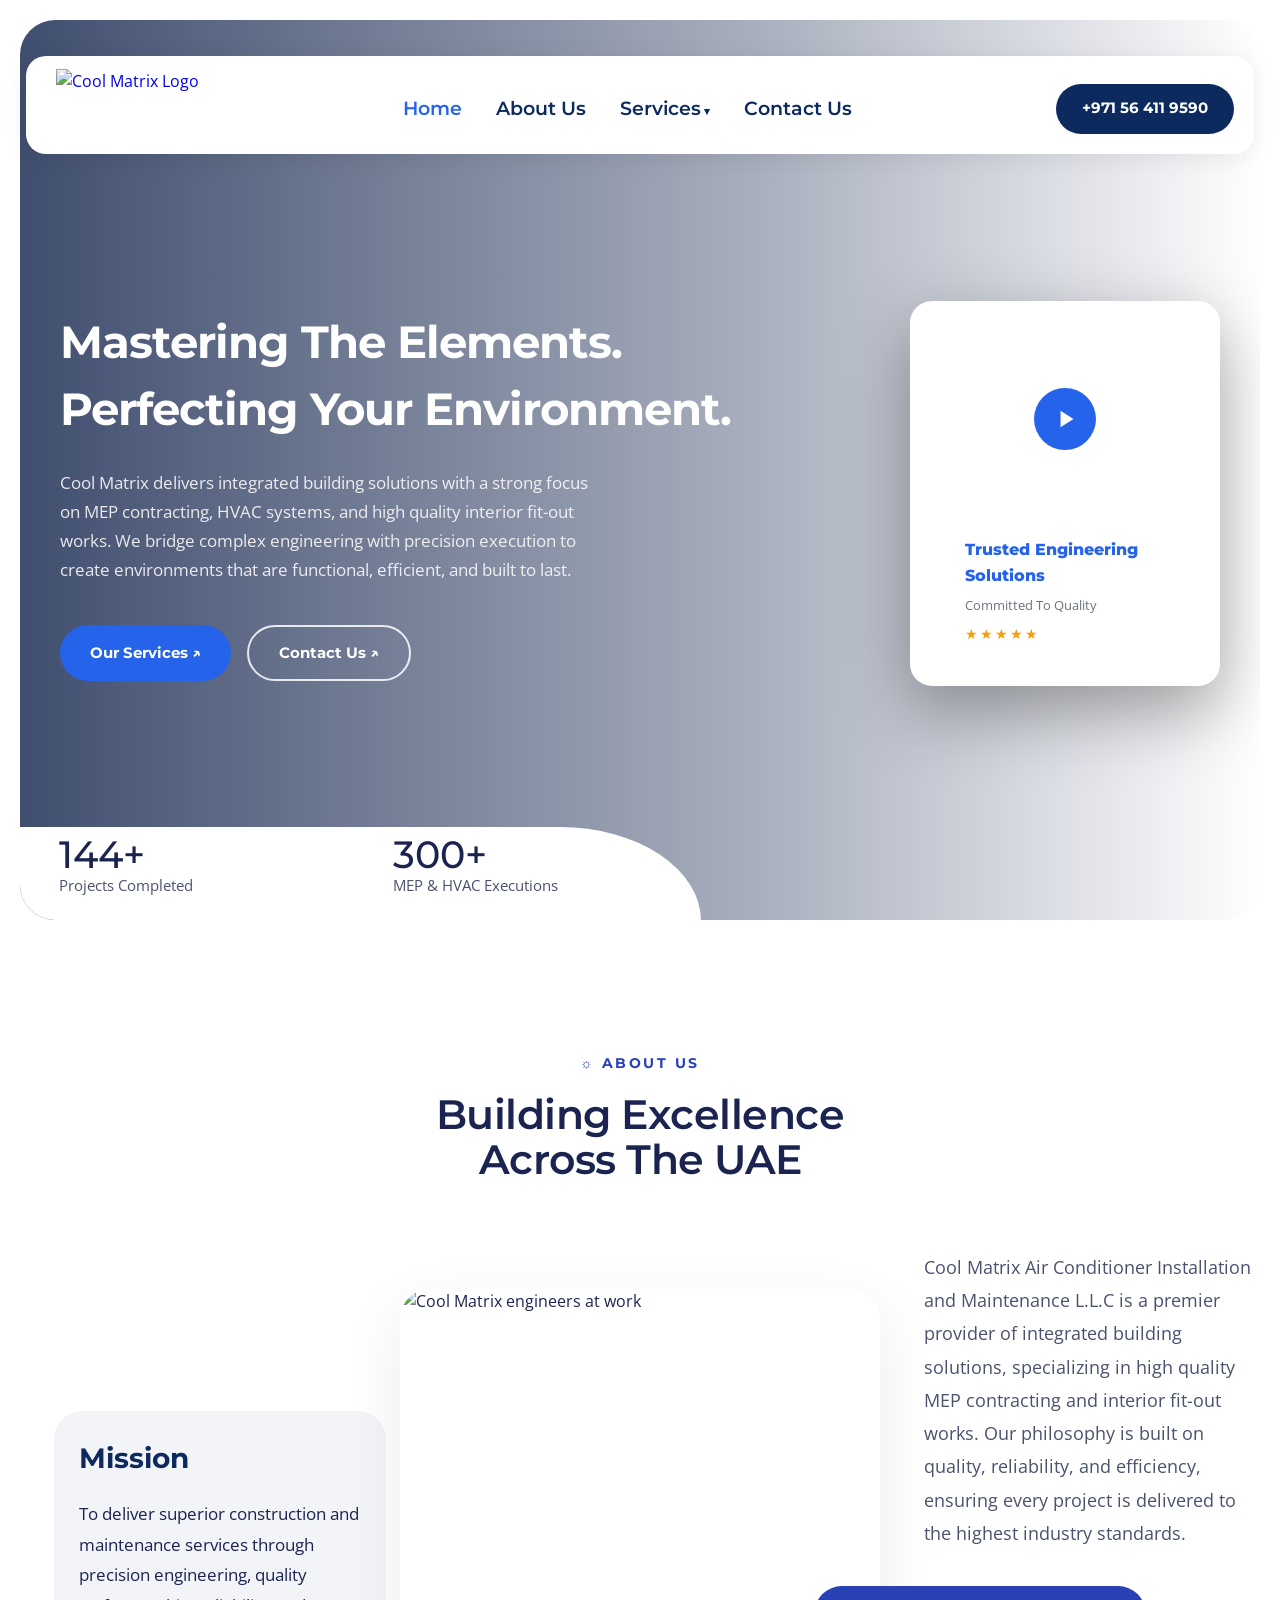
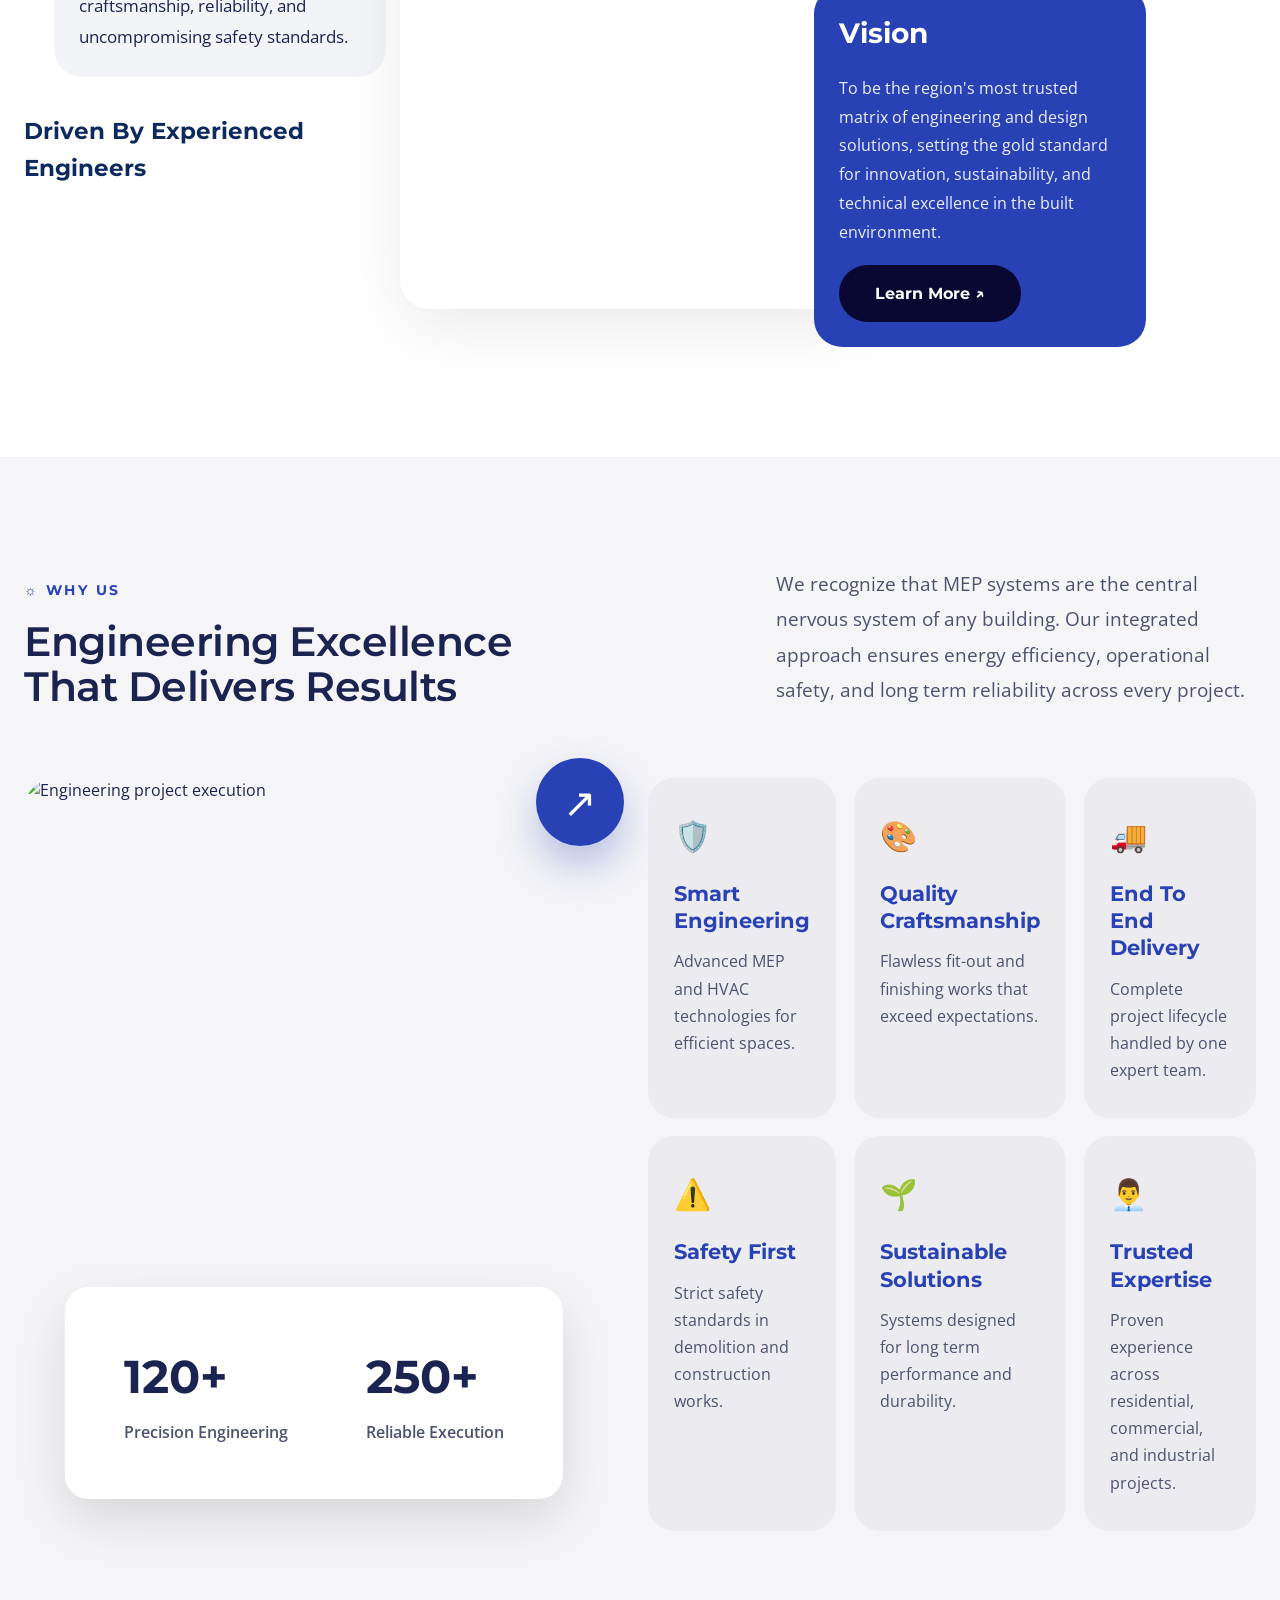
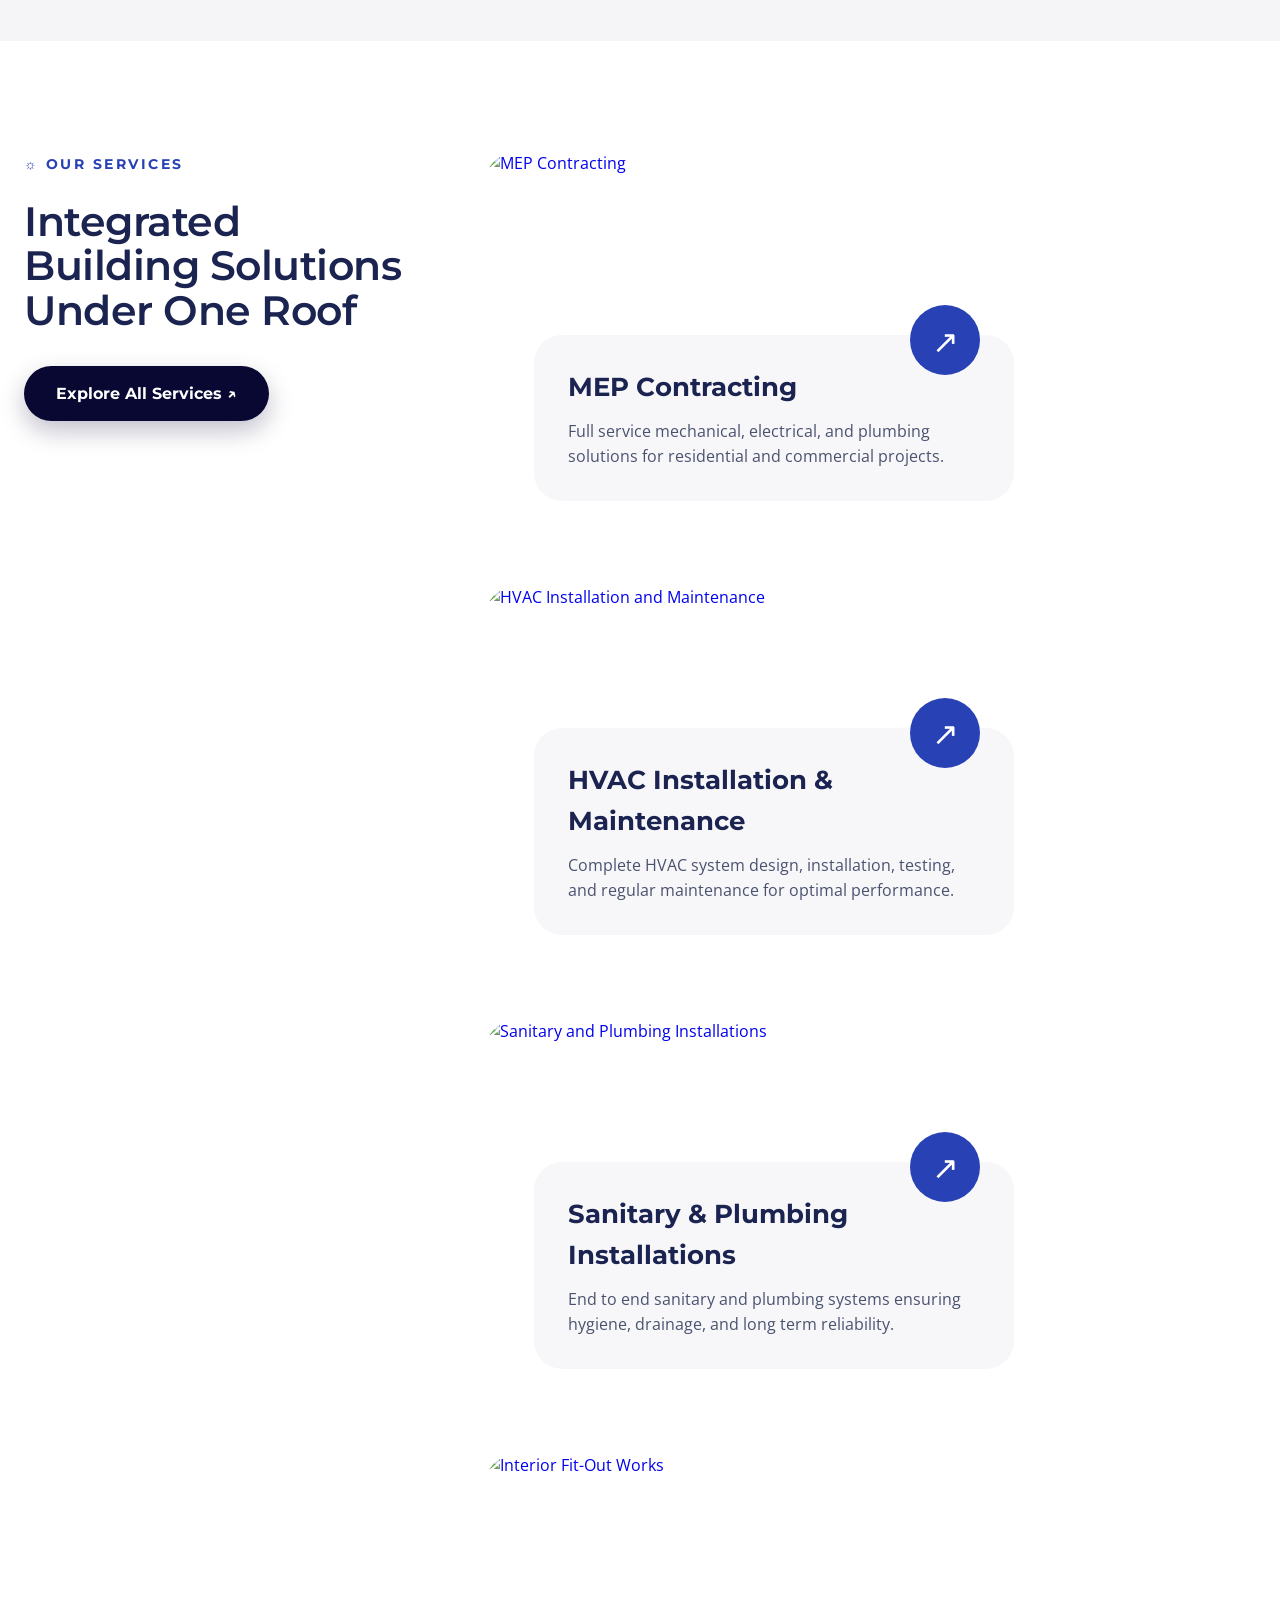
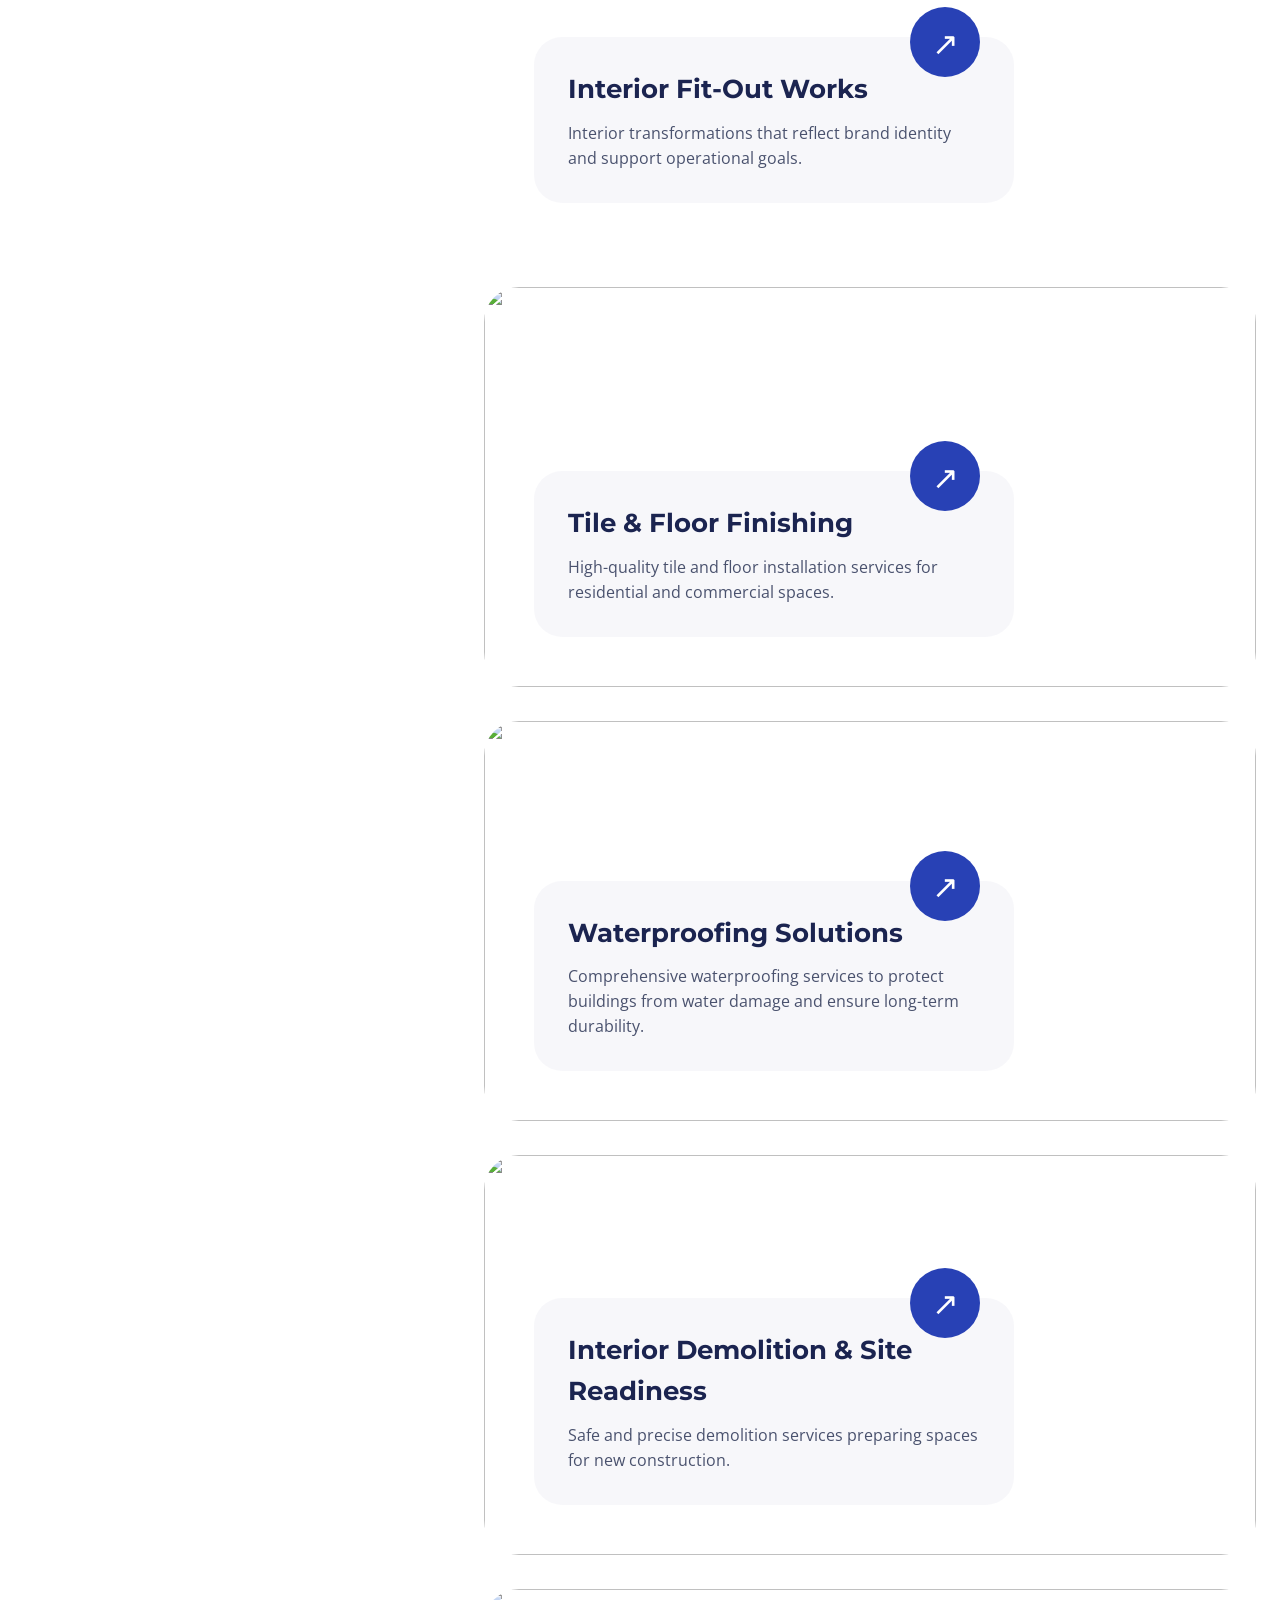
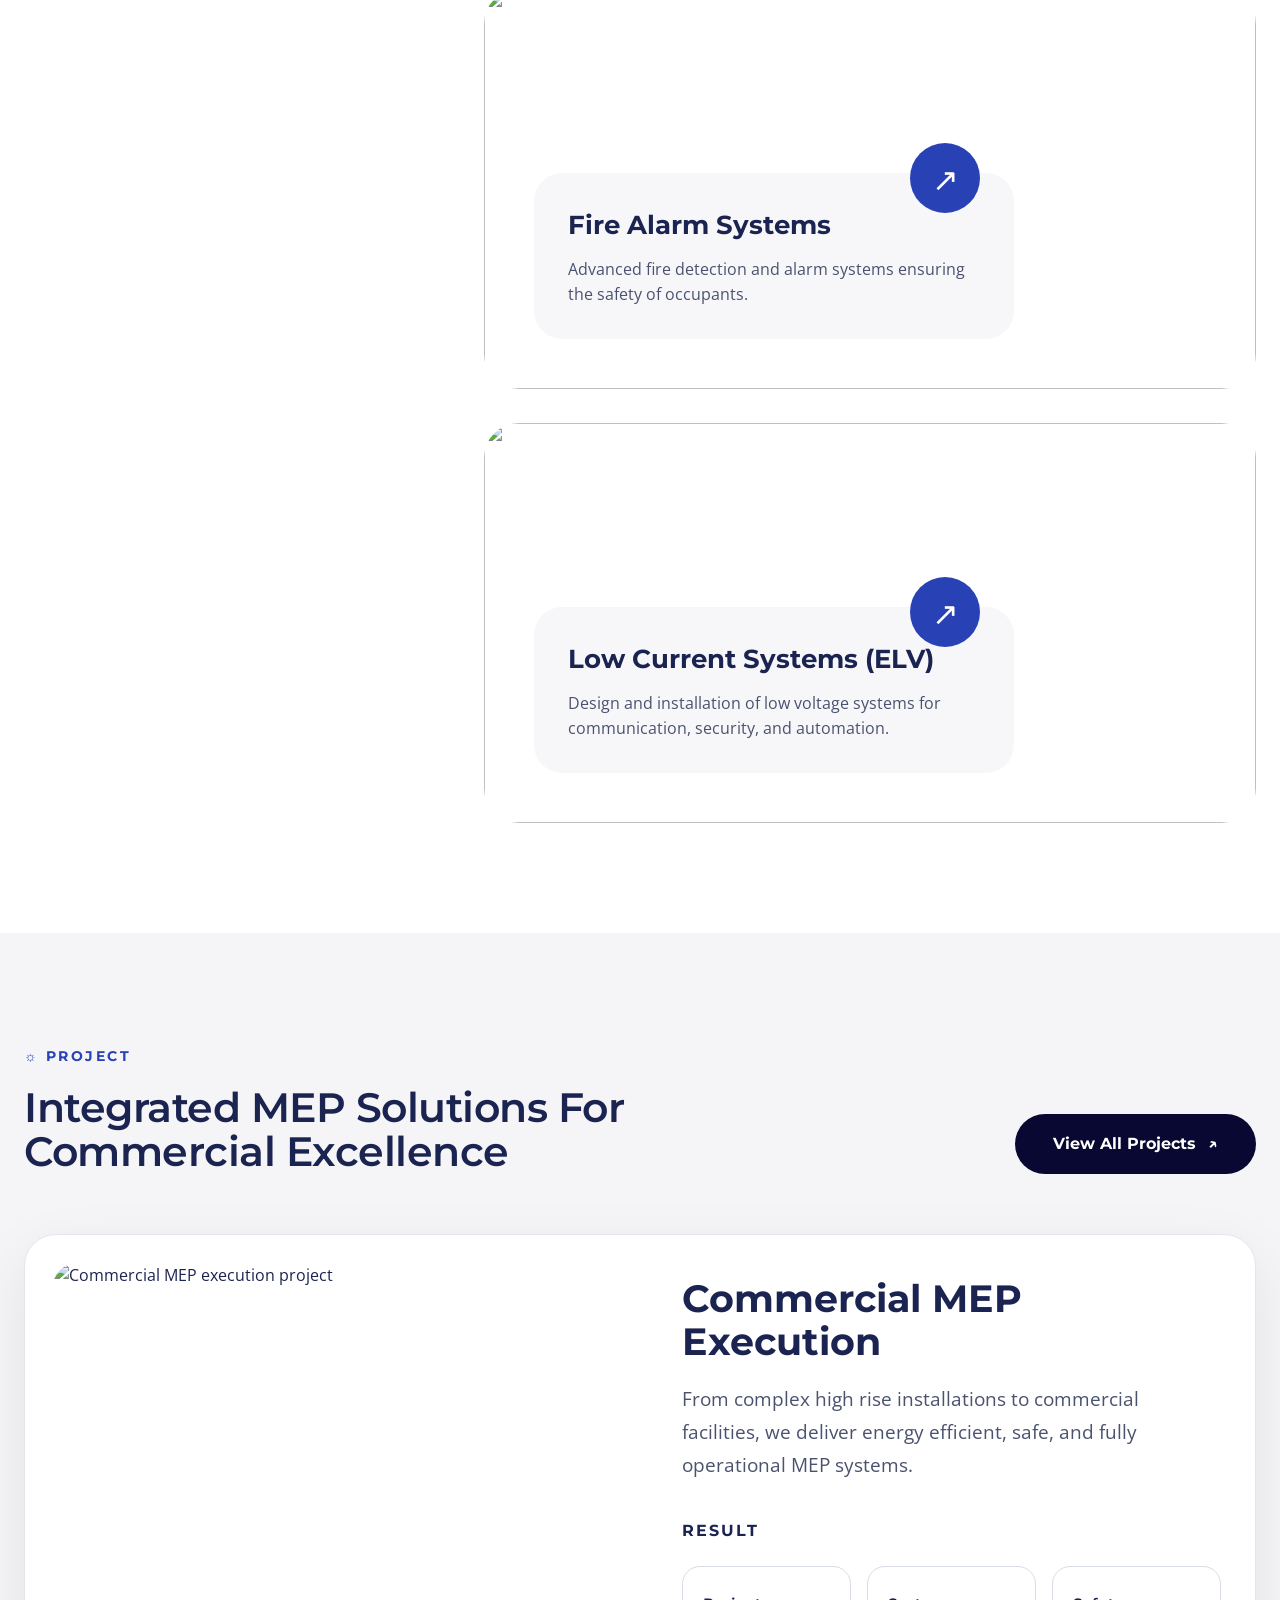
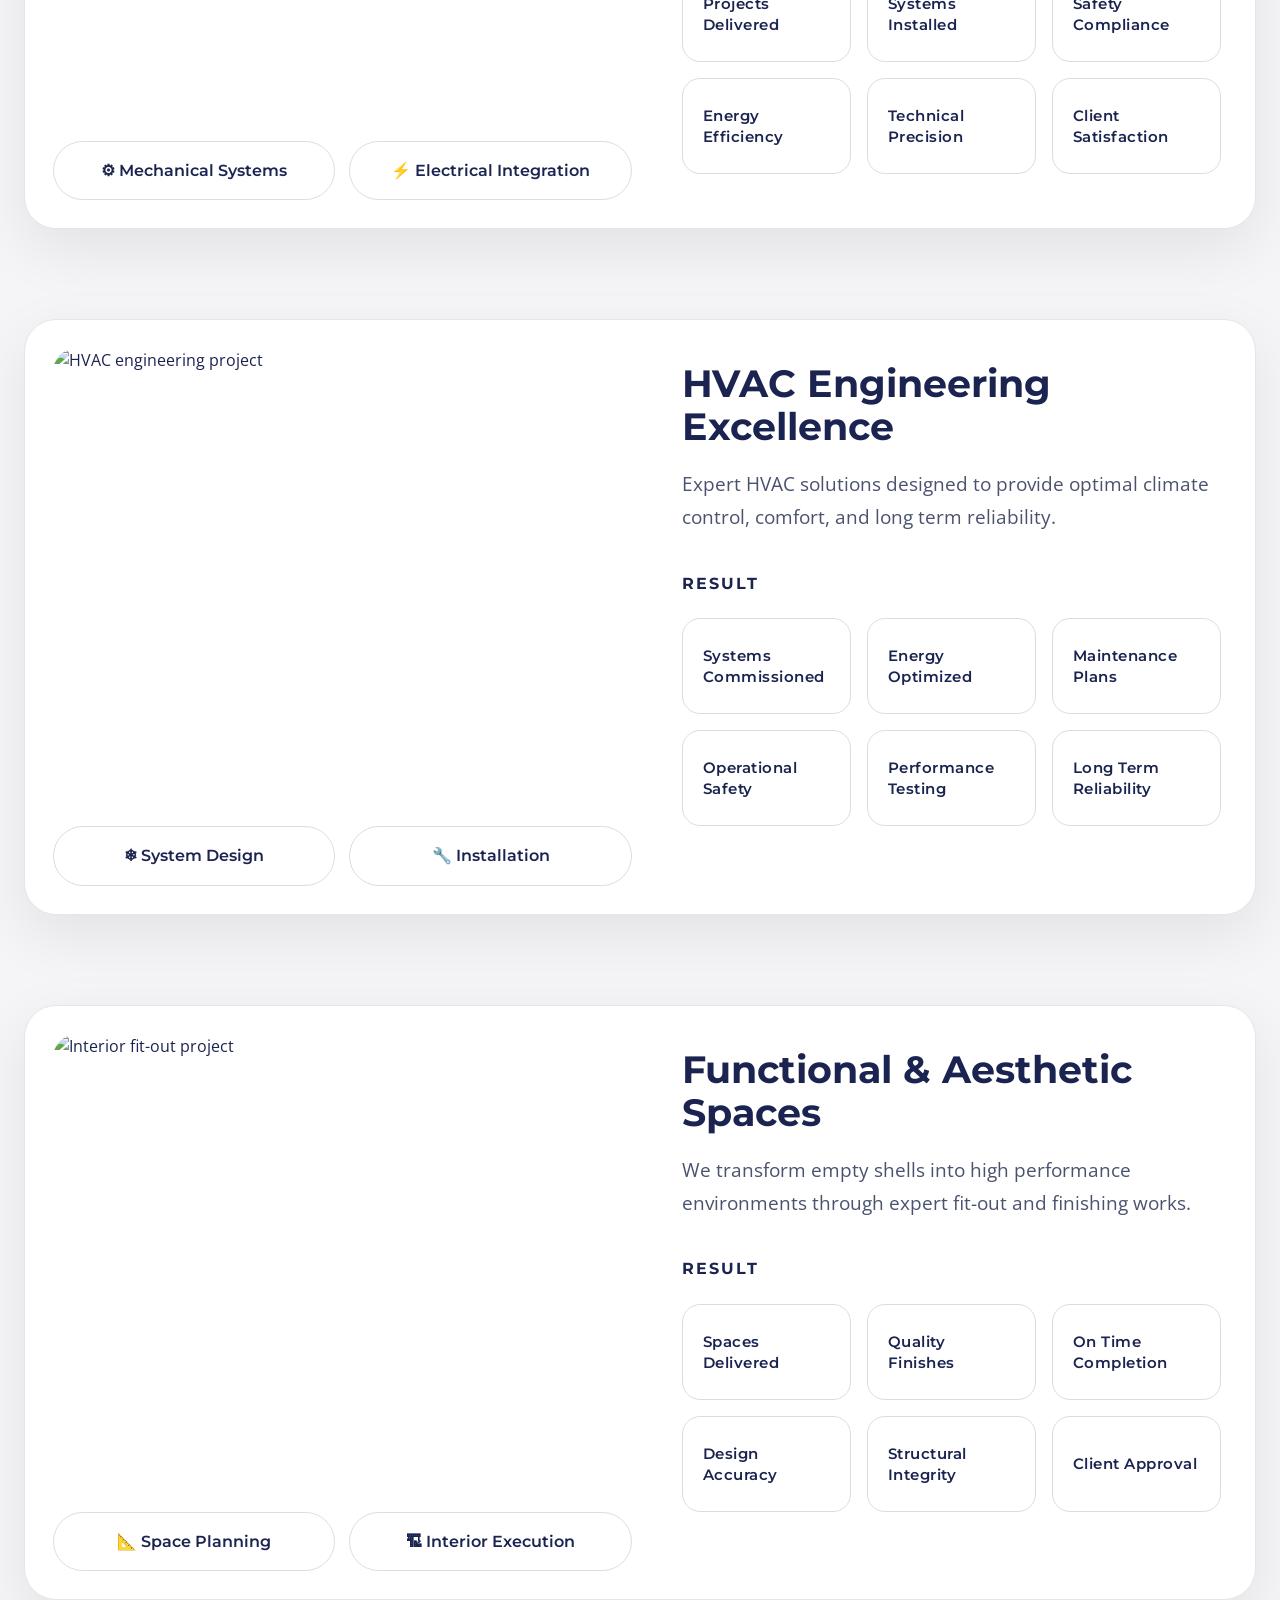
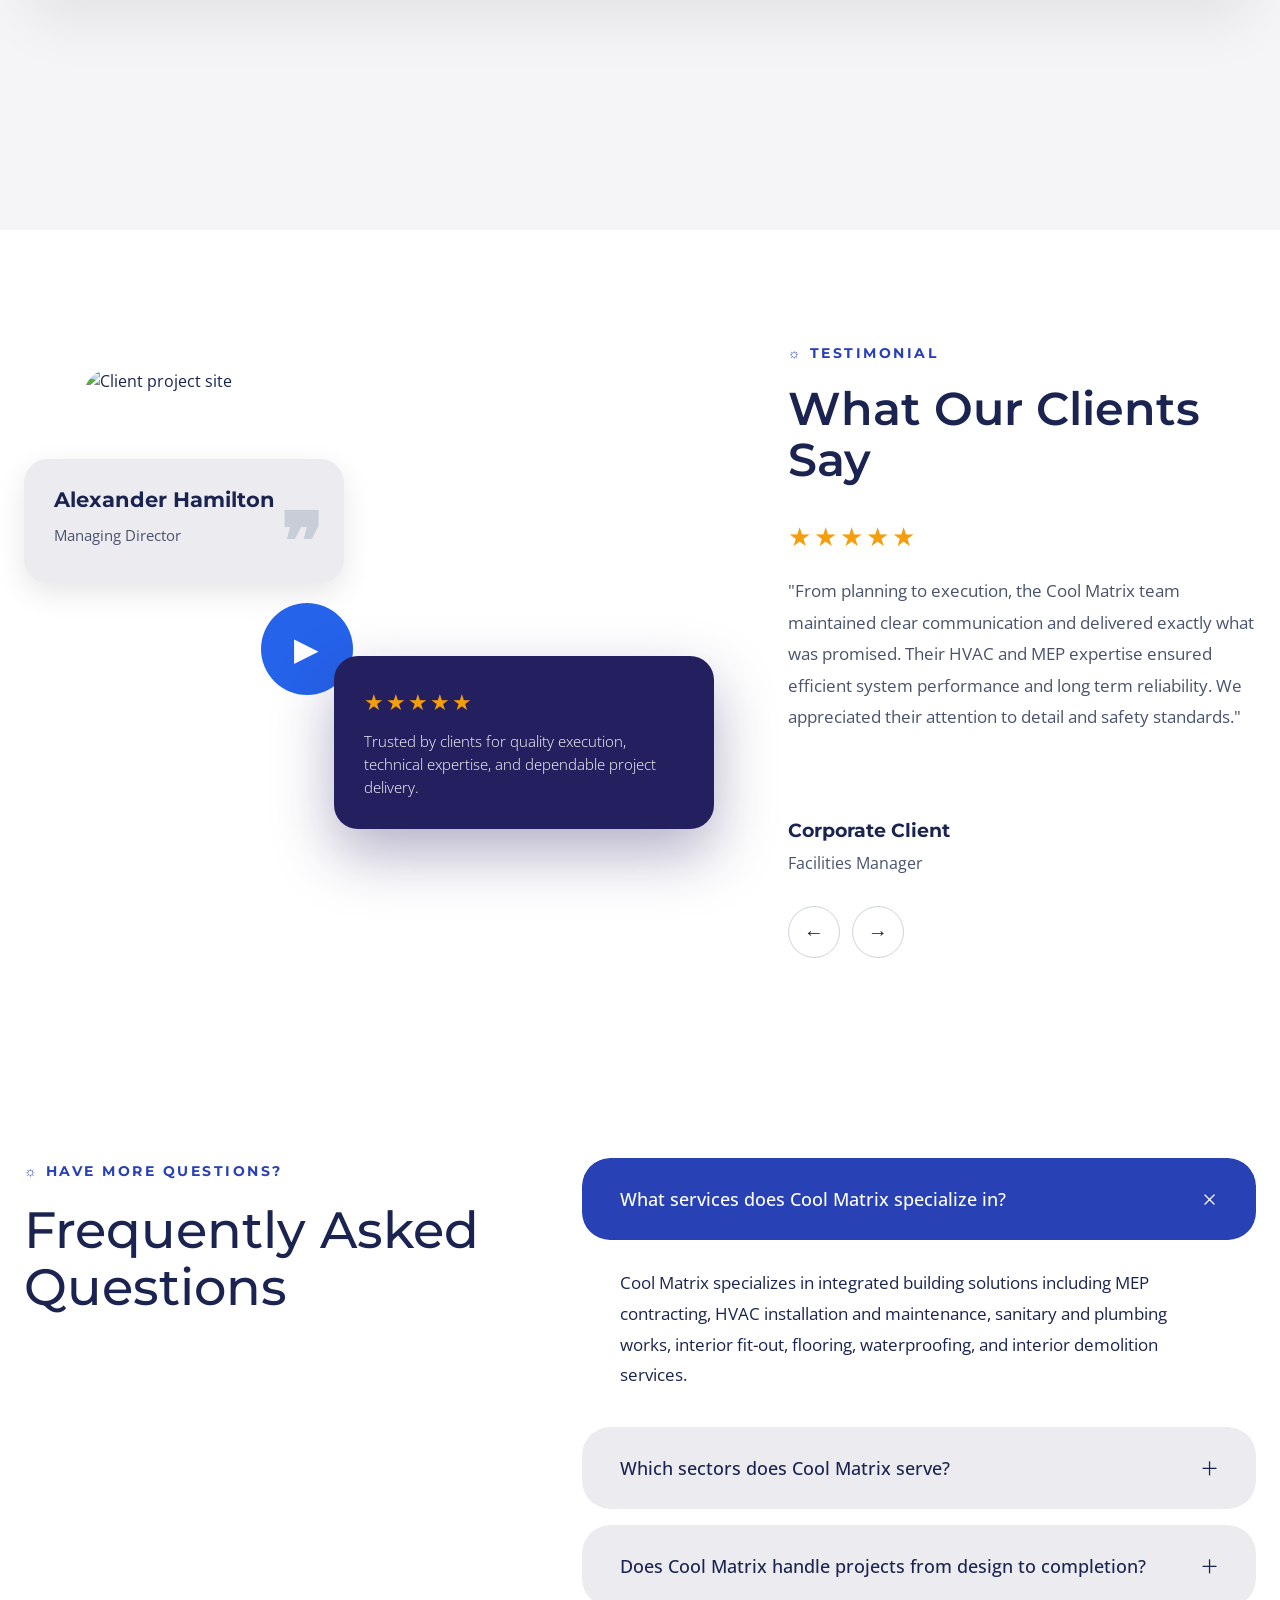
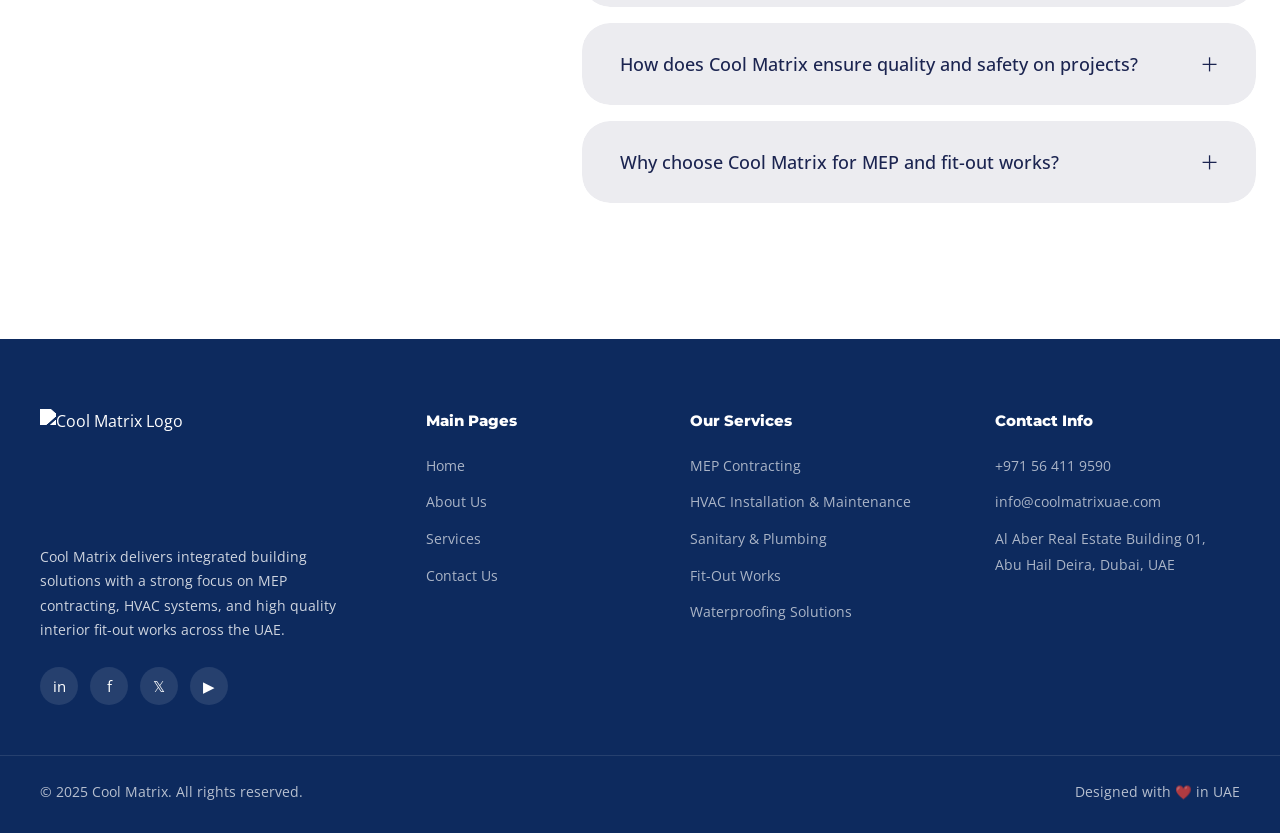
==== commit 8b341a36: "second" ====
--- a/index.html
+++ b/index.html
@@ -182,7 +182,7 @@
       <div class="service-overlay"><h3>Sanitary &amp; Plumbing Installations</h3><p>End to end sanitary and plumbing systems ensuring hygiene, drainage, and long term reliability.</p><div class="arrow-btn">↗</div></div>
     </a>
     <a class="service-banner" href="interior-fit-out-works.html">
-      <img src="https://www.kmu.admin.ch/kmu/en/home/concrete-know-how/personnel/health-safety/_jcr_content/par/image/image.imagespooler.jpg/1589553919563/health-safety-work-banner.jpg" alt="Interior Fit-Out Works" loading="lazy">
+      <img src="https://thumbs.dreamstime.com/b/food-factory-quality-control-inspectors-checking-production-line-technicians-team-inspecting-food-manufacturing-process-food-food-457917707.jpg?w=768" alt="Interior Fit-Out Works" loading="lazy">
       <div class="service-overlay"><h3>Interior Fit-Out Works</h3><p>Interior transformations that reflect brand identity and support operational goals.</p><div class="arrow-btn">↗</div></div>
     </a>
     <a class="service-banner" href="tile-floor-finishing.html">
